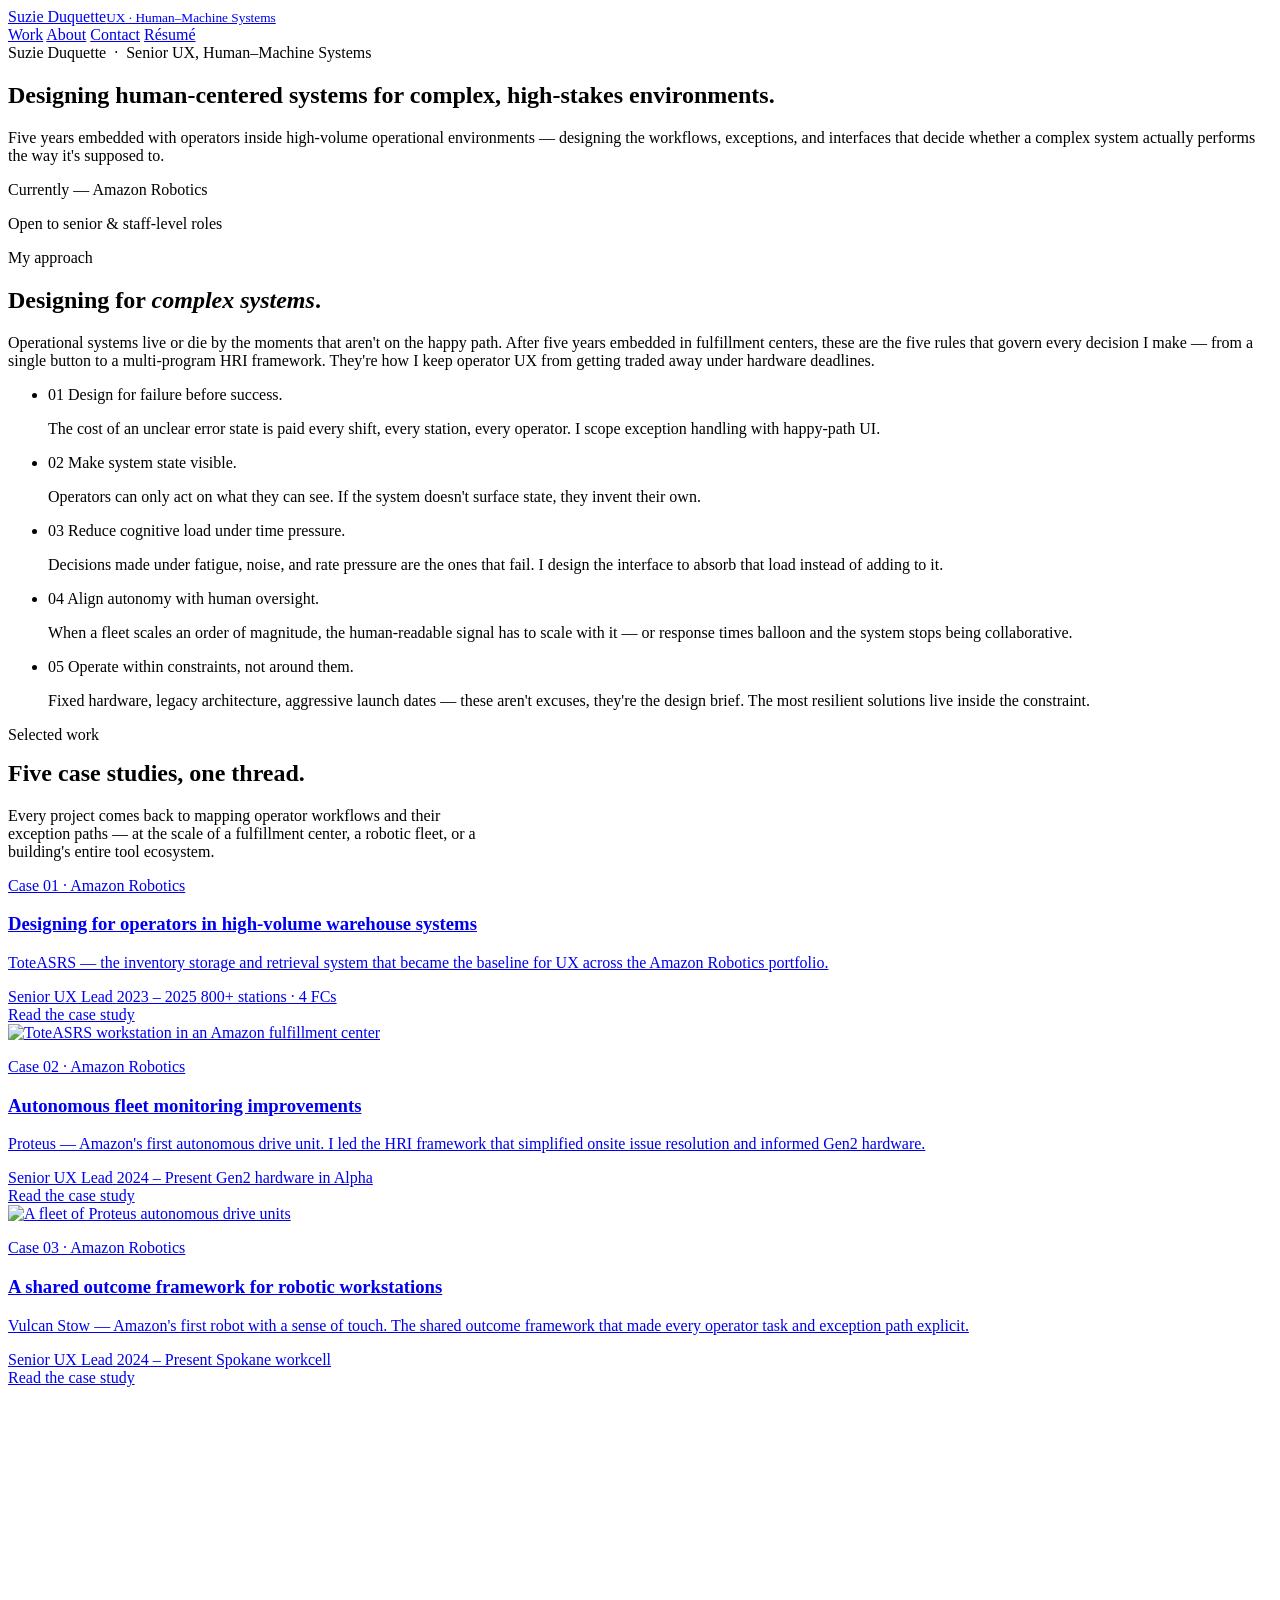
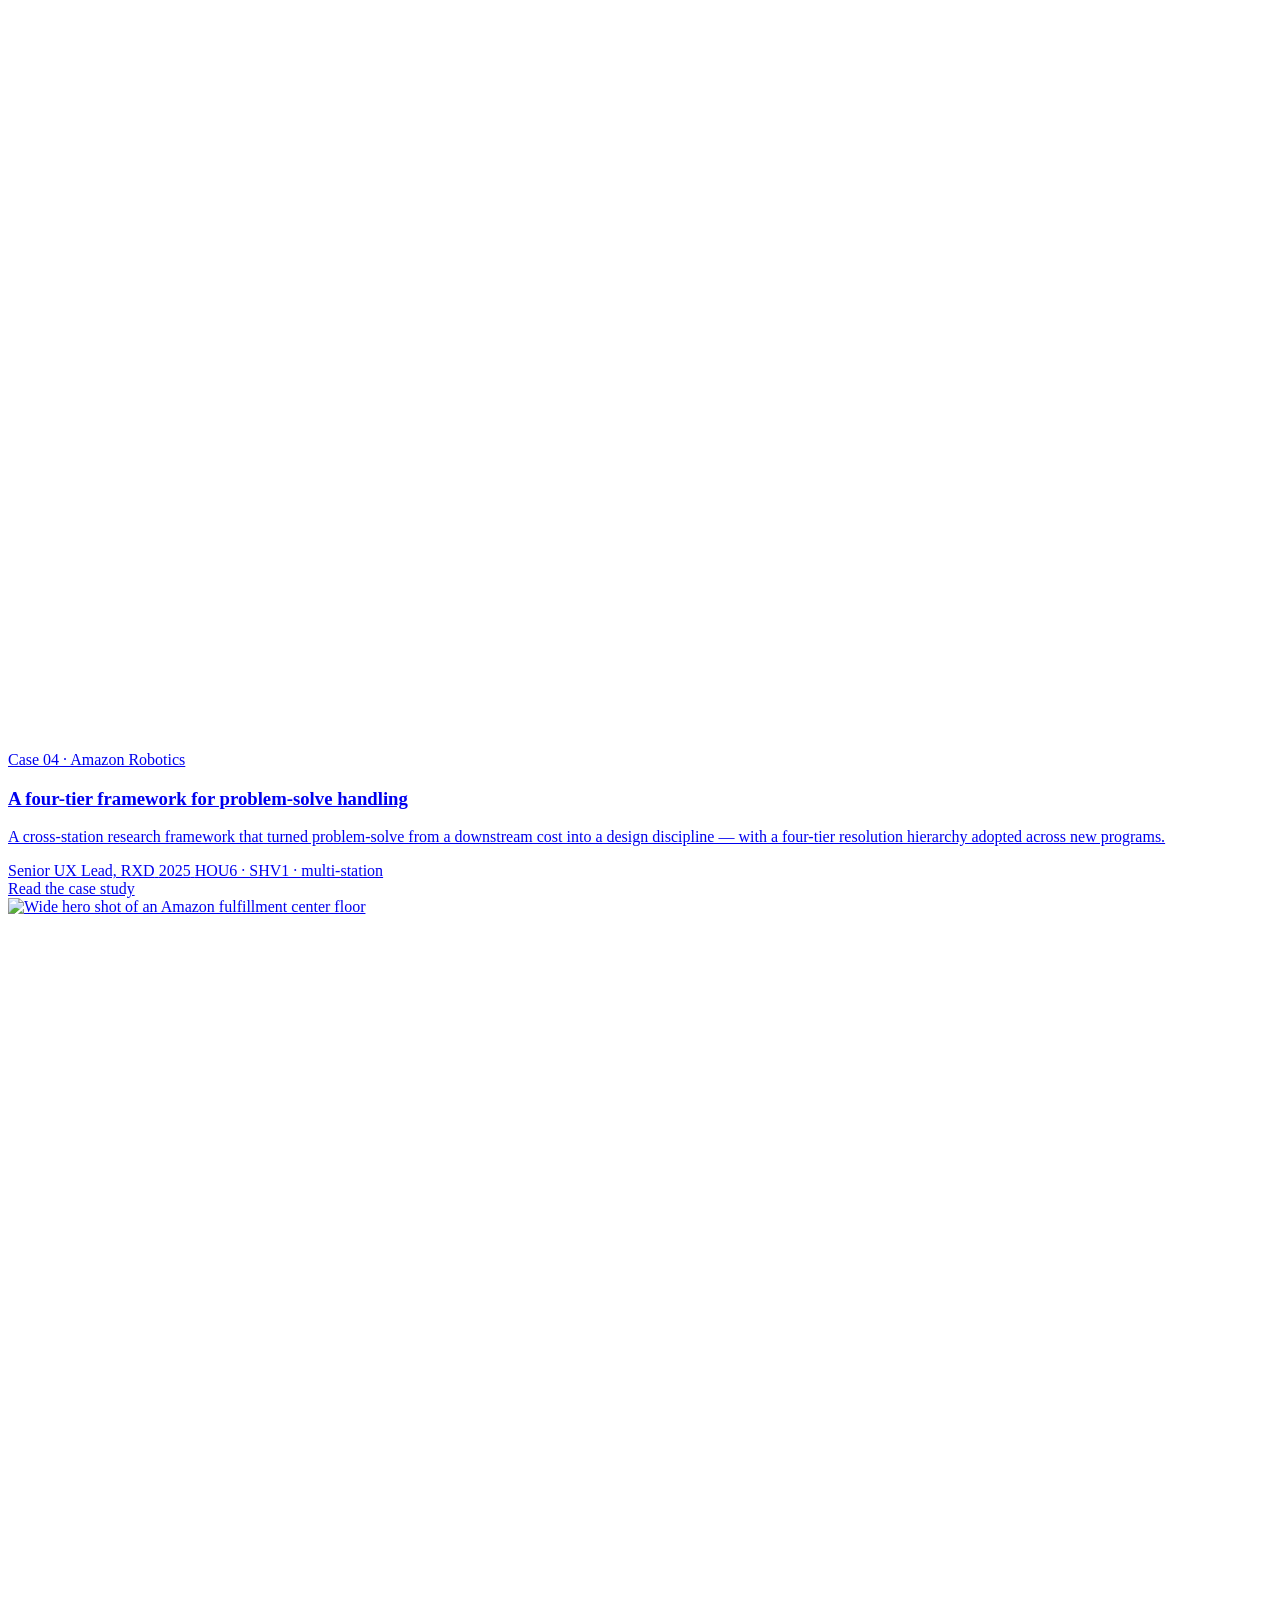
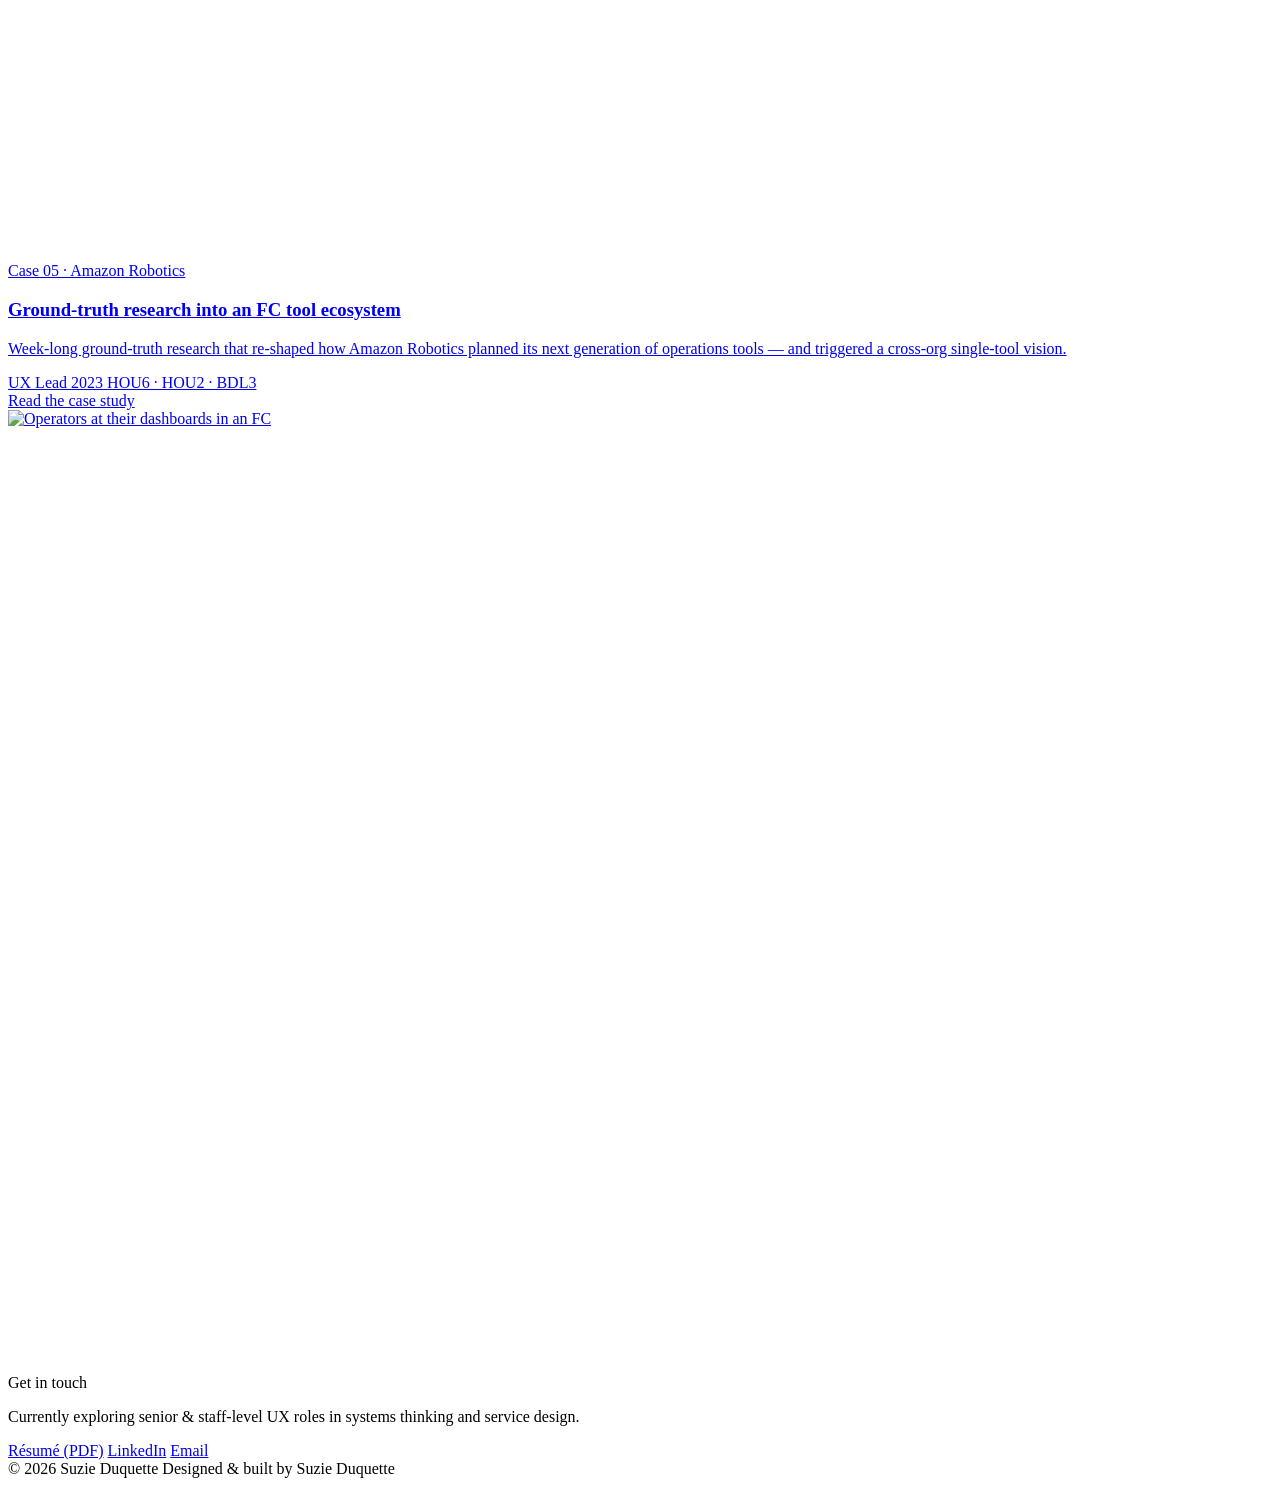
==== index.html @ d11333a6 "Add files via upload initial folder upload" ====
<!DOCTYPE html>
<html lang="en">
<head>
  <meta charset="UTF-8">
  <meta name="viewport" content="width=device-width, initial-scale=1.0">
  <title>Suzie Duquette — Senior UX Designer · Human–Machine Systems</title>
  <meta name="description" content="Suzie Duquette designs human-centered systems for complex, high-stakes environments.">
  <link rel="preconnect" href="https://fonts.googleapis.com">
  <link rel="preconnect" href="https://fonts.gstatic.com" crossorigin>
  <link rel="stylesheet" href="https://fonts.googleapis.com/css2?family=Fraunces:ital,opsz,wght@0,9..144,300..500;1,9..144,300..500&family=Inter:wght@400;500;600&display=swap">
  <link rel="stylesheet" href="assets/css/styles.css">
  <link rel="icon" href="data:image/svg+xml,%3Csvg xmlns='http://www.w3.org/2000/svg' viewBox='0 0 100 100'%3E%3Crect width='100' height='100' fill='%23F5F2EC'/%3E%3Ctext x='50' y='68' text-anchor='middle' font-family='Georgia, serif' font-size='62' fill='%23161616' font-style='italic'%3Es%3C/text%3E%3C/svg%3E">
</head>
<body>

<header class="nav">
  <div class="nav__inner">
    <a class="nav__brand" href="index.html">
      Suzie Duquette<small>UX · Human–Machine Systems</small>
    </a>
    <nav class="nav__links" aria-label="Primary">
      <a class="nav__link" href="index.html#work">Work</a>
      <a class="nav__link" href="about.html">About</a>
      <a class="nav__link" href="index.html#contact">Contact</a>
      <a class="btn btn--ghost" href="resume.pdf" target="_blank" rel="noopener">Résumé</a>
    </nav>
  </div>
</header>

<!-- =================== HERO =================== -->
<section class="hero">
  <div class="container">
    <div class="hero__intro reveal">
      <span class="hero__intro-mark" aria-hidden="true"></span>
      <span class="hero__intro-text">Suzie Duquette &nbsp;·&nbsp; Senior UX, Human–Machine Systems</span>
    </div>

    <h1 class="hero__statement reveal">
      Designing <span class="accent">human-centered</span> systems for complex, high-stakes environments.
    </h1>

    <div class="hero__lower">
      <div class="hero__lower-l reveal">
        <p>Five years embedded with operators inside high-volume operational environments — designing the workflows, exceptions, and interfaces that decide whether a complex system actually performs the way it's supposed to.</p>
      </div>
      <div class="hero__lower-r reveal">
        <p class="hero__role">Currently — Amazon Robotics</p>
        <span class="hero__avail">Open to senior &amp; staff-level roles</span>
      </div>
    </div>
  </div>
</section>

<!-- =================== PRINCIPLES (moved above work) =================== -->
<section class="principles" aria-label="Designing for complex systems">
  <div class="container">
    <div class="principles__intro reveal">
      <div>
        <p class="eyebrow" style="margin-bottom: var(--s-3);">My approach</p>
        <h2>Designing for <em>complex systems</em>.</h2>
      </div>
      <p class="lede">
        Operational systems live or die by the moments that aren't on the happy path. After five years embedded in fulfillment centers, these are the five rules that govern every decision I make — from a single button to a multi-program HRI framework. They're how I keep operator UX from getting traded away under hardware deadlines.
      </p>
    </div>

    <ul class="principles__grid">
      <li class="principles__item reveal">
        <span class="principles__num">01</span>
        <span class="principles__text">Design for failure before success.</span>
        <p class="principles__why">The cost of an unclear error state is paid every shift, every station, every operator. I scope exception handling with happy-path UI.</p>
      </li>
      <li class="principles__item reveal">
        <span class="principles__num">02</span>
        <span class="principles__text">Make system state visible.</span>
        <p class="principles__why">Operators can only act on what they can see. If the system doesn't surface state, they invent their own.</p>
      </li>
      <li class="principles__item reveal">
        <span class="principles__num">03</span>
        <span class="principles__text">Reduce cognitive load under time pressure.</span>
        <p class="principles__why">Decisions made under fatigue, noise, and rate pressure are the ones that fail. I design the interface to absorb that load instead of adding to it.</p>
      </li>
      <li class="principles__item reveal">
        <span class="principles__num">04</span>
        <span class="principles__text">Align autonomy with human oversight.</span>
        <p class="principles__why">When a fleet scales an order of magnitude, the human-readable signal has to scale with it — or response times balloon and the system stops being collaborative.</p>
      </li>
      <li class="principles__item reveal">
        <span class="principles__num">05</span>
        <span class="principles__text">Operate within constraints, not around them.</span>
        <p class="principles__why">Fixed hardware, legacy architecture, aggressive launch dates — these aren't excuses, they're the design brief. The most resilient solutions live inside the constraint.</p>
      </li>
    </ul>
  </div>
</section>

<!-- =================== WORK =================== -->
<section id="work" style="padding-top: var(--s-7);">
  <div class="container">
    <div class="work-header reveal">
      <div>
        <p class="eyebrow">Selected work</p>
        <h2 style="margin-top: var(--s-2);">Five case studies, one thread.</h2>
      </div>
      <p style="max-width: 30em; color: var(--ink-soft);">
        Every project comes back to mapping operator workflows and their exception paths — at the scale of a fulfillment center, a robotic fleet, or a building's entire tool ecosystem.
      </p>
    </div>

    <div class="work-list">

      <!-- Case Study 1 -->
      <a class="case-card reveal" href="tote-asrs.html" aria-label="Read the ToteASRS case study">
        <div>
          <p class="case-card__num">Case 01 · Amazon Robotics</p>
          <h3 class="case-card__title">Designing for operators in high-volume warehouse systems</h3>
          <p class="case-card__subtitle">ToteASRS — the inventory storage and retrieval system that became the baseline for UX across the Amazon Robotics portfolio.</p>
          <div class="case-card__meta">
            <span>Senior UX Lead</span>
            <span>2023 – 2025</span>
            <span>800+ stations · 4 FCs</span>
          </div>
          <span class="case-card__cta">Read the case study</span>
        </div>
        <div class="case-card__media">
          <img src="assets/images/v2/cs1/workstation-overhead.jpg" alt="ToteASRS workstation in an Amazon fulfillment center">
        </div>
      </a>

      <!-- Case Study 2 -->
      <a class="case-card reveal" href="proteus.html" aria-label="Read the Proteus case study">
        <div>
          <p class="case-card__num">Case 02 · Amazon Robotics</p>
          <h3 class="case-card__title">Autonomous fleet monitoring improvements</h3>
          <p class="case-card__subtitle">Proteus — Amazon's first autonomous drive unit. I led the HRI framework that simplified onsite issue resolution and informed Gen2 hardware.</p>
          <div class="case-card__meta">
            <span>Senior UX Lead</span>
            <span>2024 – Present</span>
            <span>Gen2 hardware in Alpha</span>
          </div>
          <span class="case-card__cta">Read the case study</span>
        </div>
        <div class="case-card__media">
          <img src="assets/images/v2/cs2/proteus-fleet.jpg" alt="A fleet of Proteus autonomous drive units">
        </div>
      </a>

      <!-- Case Study 3 -->
      <a class="case-card reveal" href="vulcan-stow.html" aria-label="Read the Vulcan Stow case study">
        <div>
          <p class="case-card__num">Case 03 · Amazon Robotics</p>
          <h3 class="case-card__title">A shared outcome framework for robotic workstations</h3>
          <p class="case-card__subtitle">Vulcan Stow — Amazon's first robot with a sense of touch. The shared outcome framework that made every operator task and exception path explicit.</p>
          <div class="case-card__meta">
            <span>Senior UX Lead</span>
            <span>2024 – Present</span>
            <span>Spokane workcell</span>
          </div>
          <span class="case-card__cta">Read the case study</span>
        </div>
        <div class="case-card__media">
          <video src="assets/images/v2/cs3/cover.mp4" autoplay muted loop playsinline preload="metadata" style="aspect-ratio: 4/3; width: 100%; object-fit: cover; display: block; background: var(--paper-deep);"></video>
        </div>
      </a>

      <!-- Case Study 4 -->
      <a class="case-card reveal" href="ps-handling.html" aria-label="Read the problem solve handling case study">
        <div>
          <p class="case-card__num">Case 04 · Amazon Robotics</p>
          <h3 class="case-card__title">A four-tier framework for problem-solve handling</h3>
          <p class="case-card__subtitle">A cross-station research framework that turned problem-solve from a downstream cost into a design discipline — with a four-tier resolution hierarchy adopted across new programs.</p>
          <div class="case-card__meta">
            <span>Senior UX Lead, RXD</span>
            <span>2025</span>
            <span>HOU6 · SHV1 · multi-station</span>
          </div>
          <span class="case-card__cta">Read the case study</span>
        </div>
        <div class="case-card__media">
          <img src="assets/images/v2/cs4/cs4-cover.jpeg" alt="Wide hero shot of an Amazon fulfillment center floor" style="aspect-ratio: 4/3; width: 100%; object-fit: cover; display: block;">
        </div>
      </a>

      <!-- Case Study 5 -->
      <a class="case-card reveal" href="ops-tools.html" aria-label="Read the operations tools case study">
        <div>
          <p class="case-card__num">Case 05 · Amazon Robotics</p>
          <h3 class="case-card__title">Ground-truth research into an FC tool ecosystem</h3>
          <p class="case-card__subtitle">Week-long ground-truth research that re-shaped how Amazon Robotics planned its next generation of operations tools — and triggered a cross-org single-tool vision.</p>
          <div class="case-card__meta">
            <span>UX Lead</span>
            <span>2023</span>
            <span>HOU6 · HOU2 · BDL3</span>
          </div>
          <span class="case-card__cta">Read the case study</span>
        </div>
        <div class="case-card__media">
          <img src="assets/images/v2/cs5/cs5-cover.jpeg" alt="Operators at their dashboards in an FC" style="aspect-ratio: 4/3; width: 100%; object-fit: cover; display: block;">
        </div>
      </a>

    </div>
  </div>
</section>

<!-- =================== CONTACT =================== -->
<section id="contact" class="contact">
  <div class="container">
    <div class="contact__inner">
      <div class="reveal">
        <p class="eyebrow" style="margin-bottom: var(--s-4);">Get in touch</p>
        <p class="contact__big">
          Currently exploring senior &amp; staff-level UX roles in <span class="accent-words">systems thinking</span> and <span class="accent-words">service design</span>.
        </p>
      </div>
      <div class="reveal contact__links">
        <a href="resume.pdf" target="_blank" rel="noopener">Résumé (PDF)</a>
        <a href="https://www.linkedin.com/in/susanneduquette/" target="_blank" rel="noopener">LinkedIn</a>
        <a href="mailto:susanneduquette@gmail.com">Email</a>
      </div>
    </div>
  </div>
  <div class="container" style="margin-top: var(--s-6);">
    <footer class="foot">
      <span>© <span class="serif-num">2026</span> Suzie Duquette</span>
      <span>Designed &amp; built by Suzie Duquette</span>
    </footer>
  </div>
</section>

<script src="assets/js/main.js"></script>
</body>
</html>
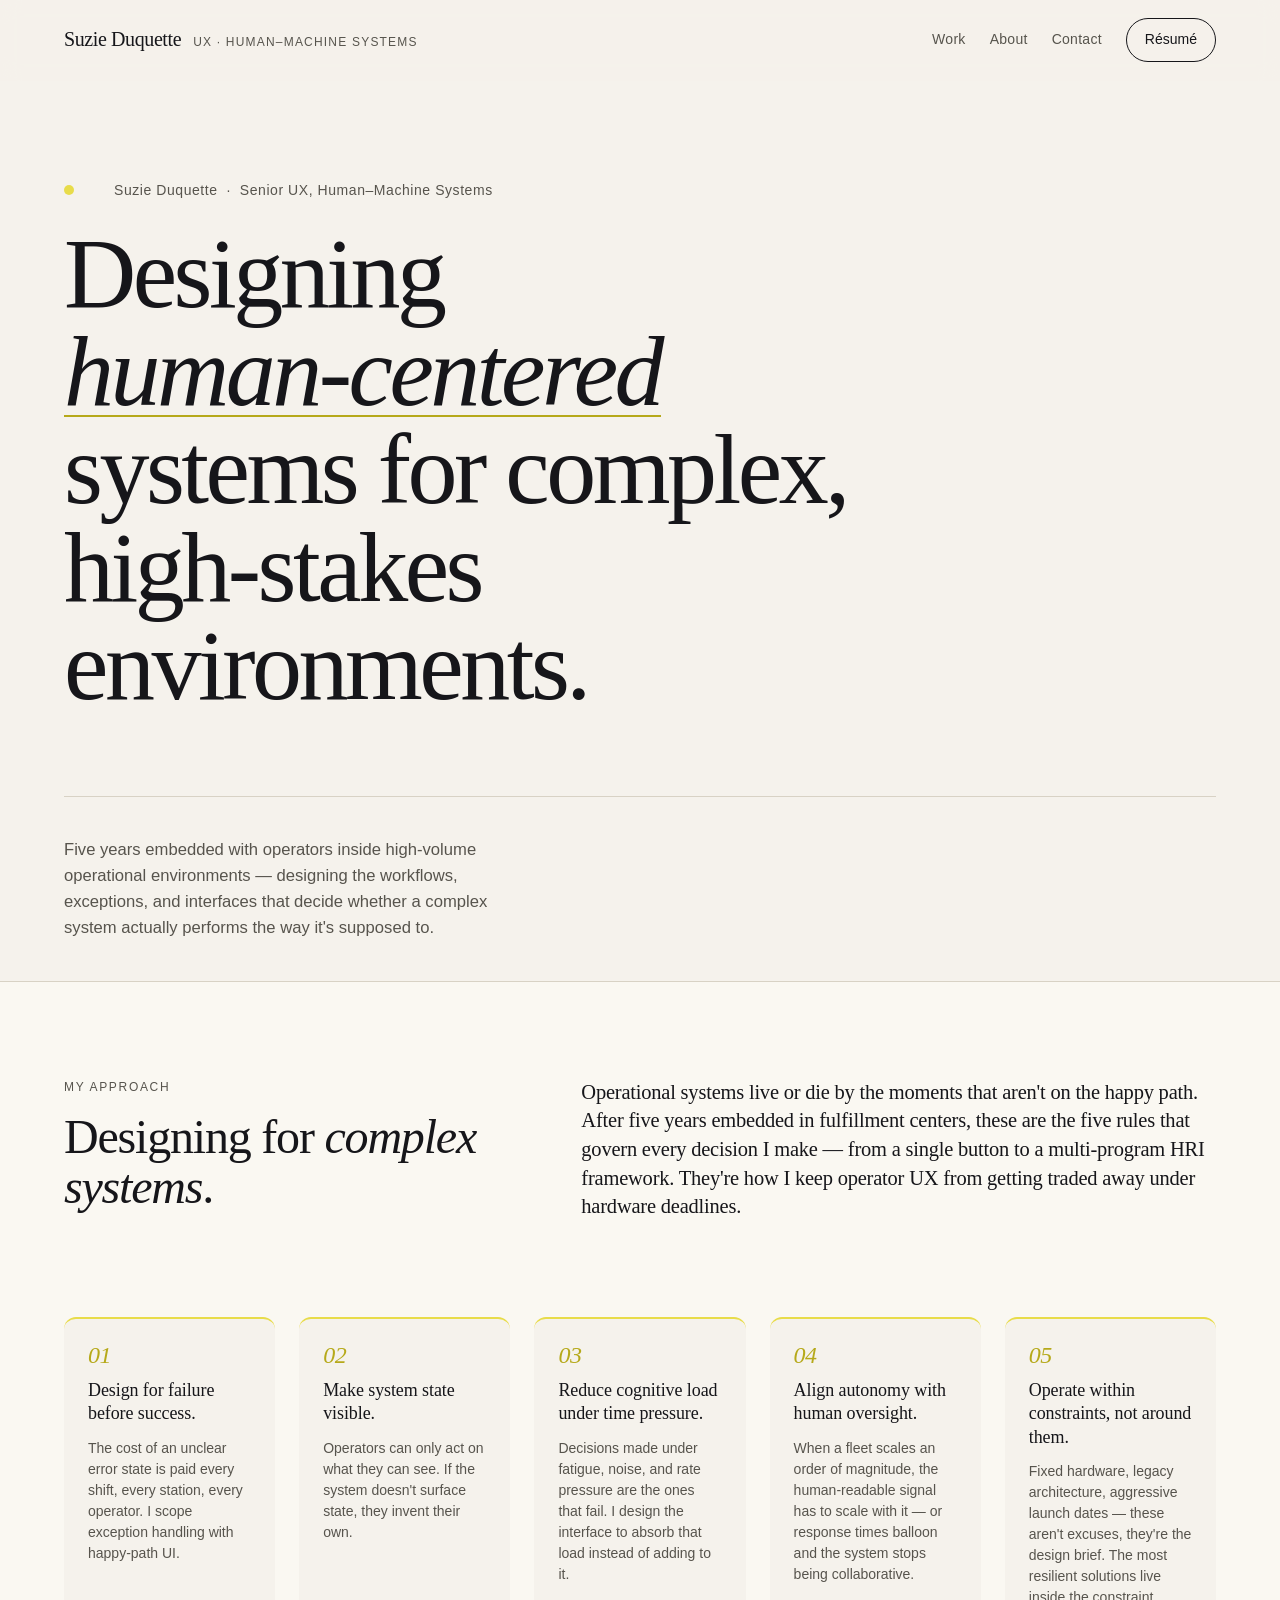
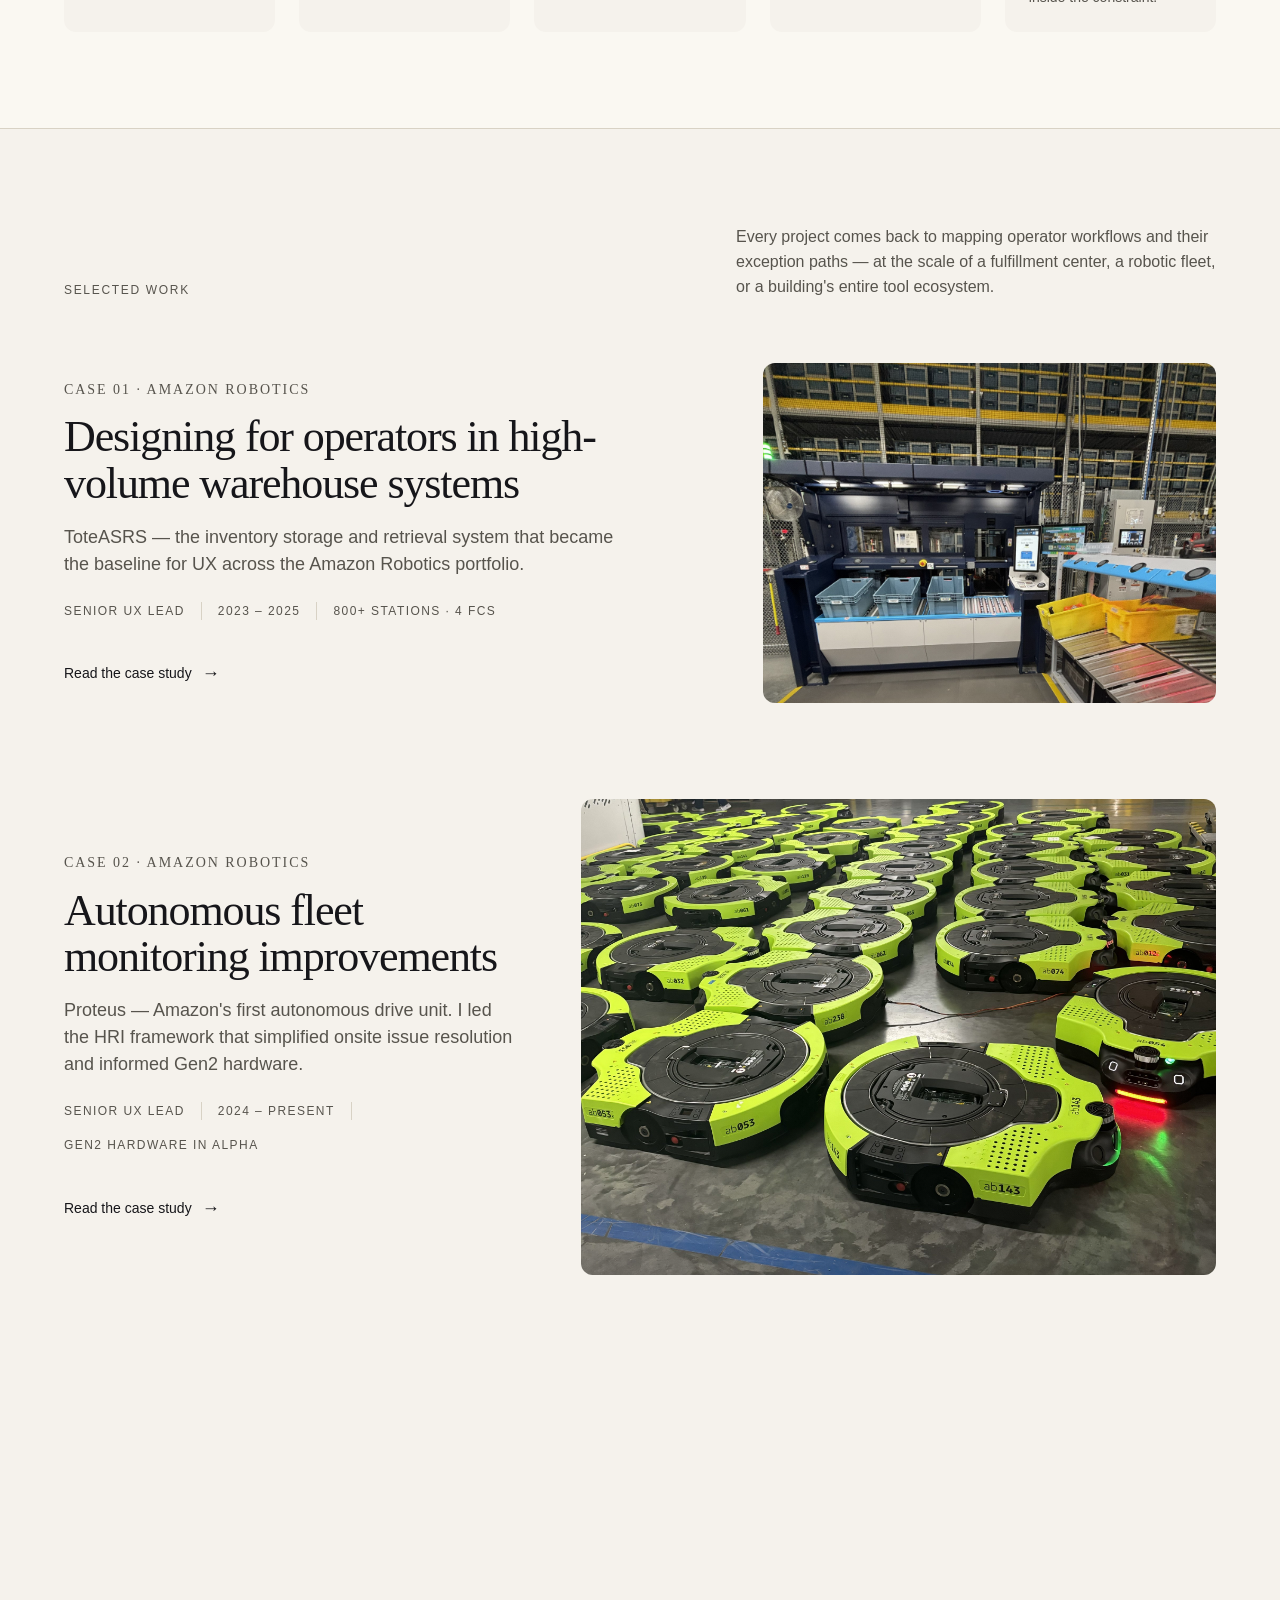
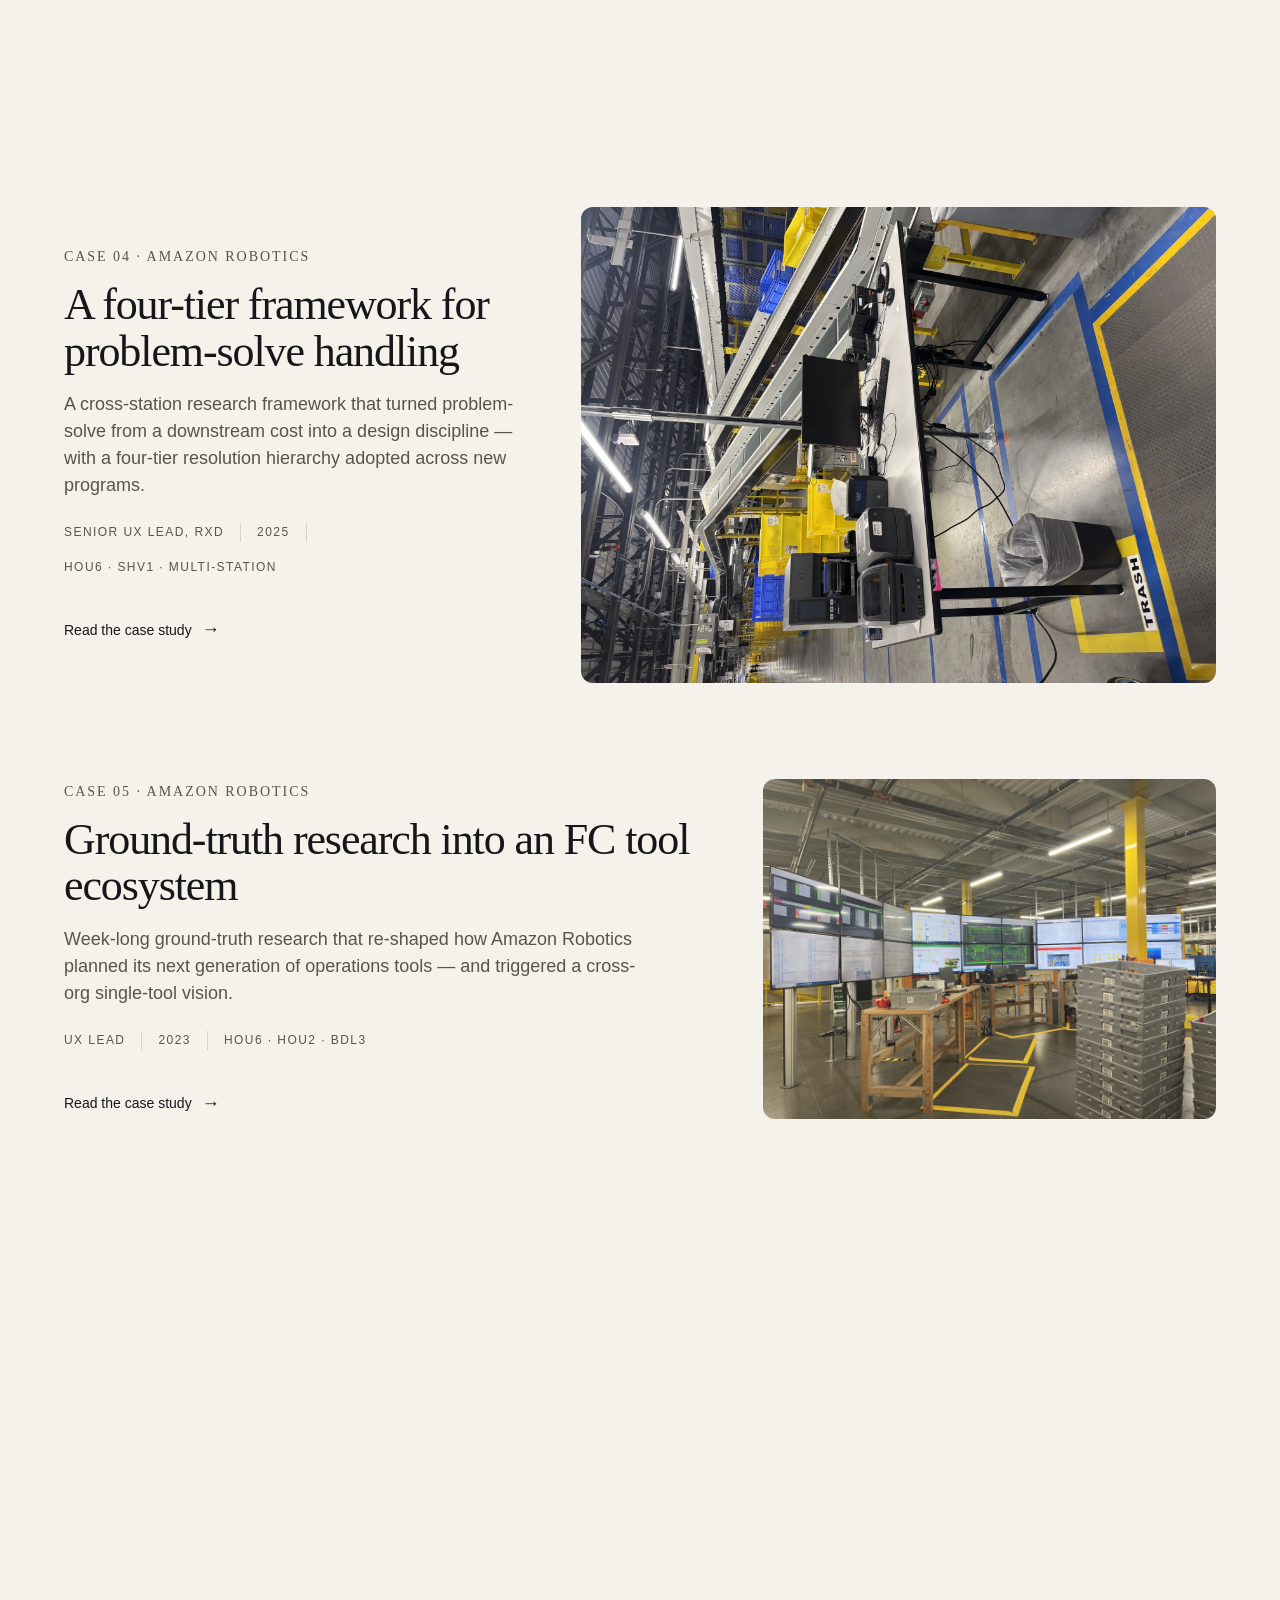
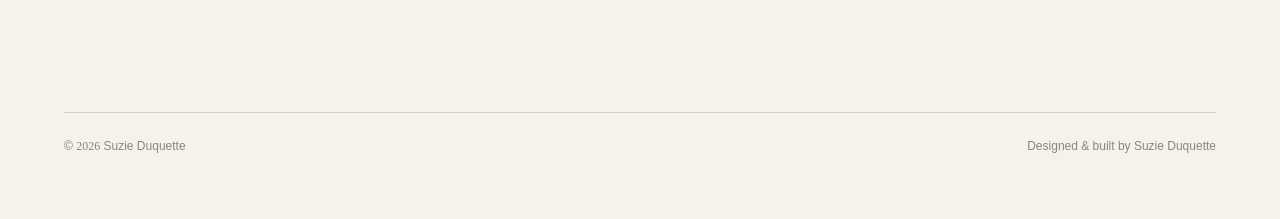
==== commit 79026c0c: "Add files via upload images fixed, less fluff, mobile fixed" ====
--- a/index.html
+++ b/index.html
@@ -43,10 +43,6 @@
       <div class="hero__lower-l reveal">
         <p>Five years embedded with operators inside high-volume operational environments — designing the workflows, exceptions, and interfaces that decide whether a complex system actually performs the way it's supposed to.</p>
       </div>
-      <div class="hero__lower-r reveal">
-        <p class="hero__role">Currently — Amazon Robotics</p>
-        <span class="hero__avail">Open to senior &amp; staff-level roles</span>
-      </div>
     </div>
   </div>
 </section>
@@ -100,7 +96,6 @@
     <div class="work-header reveal">
       <div>
         <p class="eyebrow">Selected work</p>
-        <h2 style="margin-top: var(--s-2);">Five case studies, one thread.</h2>
       </div>
       <p style="max-width: 30em; color: var(--ink-soft);">
         Every project comes back to mapping operator workflows and their exception paths — at the scale of a fulfillment center, a robotic fleet, or a building's entire tool ecosystem.
--- a/assets/css/styles.css
+++ b/assets/css/styles.css
@@ -0,0 +1,2006 @@
+/* =========================================================
+   Suzie Duquette · Portfolio
+   Editorial design system — Fraunces (display) + Inter (text)
+   ========================================================= */
+
+/* --- Tokens ------------------------------------------------ */
+:root {
+  /* Color */
+  --paper:        #F5F2EC;
+  --paper-pop:    #FAF8F2;
+  --paper-deep:   #ECE7DC;
+  --ink:          #16161A;
+  --ink-soft:     #57544D;
+  --ink-mute:     #8A867D;
+  --rule:         #D8D2C5;
+  --accent:       #E8DC4A;
+  --accent-soft:  #F5F07D;
+  --accent-deep:  #B6A91A;
+
+  /* Type */
+  --font-display: 'Fraunces', 'Times New Roman', Georgia, serif;
+  --font-sans:    'Inter', -apple-system, BlinkMacSystemFont, 'Segoe UI', sans-serif;
+
+  /* Scale (modular, 1.25 ratio) */
+  --fs-12:  0.75rem;
+  --fs-14:  0.875rem;
+  --fs-16:  1rem;
+  --fs-18:  1.125rem;
+  --fs-20:  1.25rem;
+  --fs-24:  1.5rem;
+  --fs-32:  2rem;
+  --fs-40:  2.5rem;
+  --fs-56:  3.5rem;
+  --fs-72:  4.5rem;
+  --fs-96:  6rem;
+
+  /* Space */
+  --s-1:  4px;
+  --s-2:  8px;
+  --s-3:  16px;
+  --s-4:  24px;
+  --s-5:  40px;
+  --s-6:  64px;
+  --s-7:  96px;
+  --s-8:  144px;
+  --s-9:  192px;
+
+  /* Layout */
+  --max:       1280px;
+  --max-text:  680px;
+  --max-wide:  1080px;
+  --gutter:    clamp(24px, 5vw, 64px);
+  --radius:    2px;
+  --radius-lg: 12px;
+
+  /* Motion */
+  --ease:      cubic-bezier(0.2, 0.7, 0.2, 1);
+  --dur:       400ms;
+}
+
+/* --- Reset (light) ----------------------------------------- */
+*, *::before, *::after { box-sizing: border-box; }
+html, body { margin: 0; padding: 0; }
+html { -webkit-text-size-adjust: 100%; scroll-behavior: smooth; }
+img, svg { display: block; max-width: 100%; }
+button { background: none; border: 0; padding: 0; cursor: pointer; font: inherit; color: inherit; }
+a { color: inherit; text-decoration: none; }
+ul, ol { padding-left: 0; margin: 0; list-style: none; }
+
+/* --- Base -------------------------------------------------- */
+body {
+  background: var(--paper);
+  color: var(--ink);
+  font-family: var(--font-sans);
+  font-size: var(--fs-16);
+  line-height: 1.55;
+  font-weight: 400;
+  -webkit-font-smoothing: antialiased;
+  -moz-osx-font-smoothing: grayscale;
+  text-rendering: optimizeLegibility;
+}
+
+::selection { background: var(--accent); color: var(--ink); }
+
+/* --- Typography ------------------------------------------- */
+.display, h1, h2, h3 {
+  font-family: var(--font-display);
+  font-weight: 400;
+  font-style: normal;
+  letter-spacing: -0.02em;
+  line-height: 1.05;
+  color: var(--ink);
+}
+
+h1 {
+  font-size: clamp(2.5rem, 6.5vw, 4.5rem);
+  font-weight: 350;
+  letter-spacing: -0.03em;
+  margin: 0;
+}
+
+h2 {
+  font-size: clamp(2rem, 4.4vw, 3rem);
+  font-weight: 400;
+  margin: 0;
+}
+
+h3 {
+  font-size: clamp(1.5rem, 2.6vw, 2rem);
+  font-weight: 400;
+  margin: 0;
+}
+
+h4 {
+  font-family: var(--font-sans);
+  font-size: var(--fs-14);
+  font-weight: 500;
+  letter-spacing: 0.10em;
+  text-transform: uppercase;
+  color: var(--ink-soft);
+  margin: 0;
+}
+
+p { margin: 0 0 1em 0; }
+p:last-child { margin-bottom: 0; }
+
+.lede {
+  font-family: var(--font-display);
+  font-size: clamp(1.375rem, 2.2vw, 1.75rem);
+  line-height: 1.4;
+  font-weight: 350;
+  color: var(--ink);
+  letter-spacing: -0.01em;
+}
+
+.eyebrow {
+  font-family: var(--font-sans);
+  font-size: var(--fs-12);
+  letter-spacing: 0.14em;
+  text-transform: uppercase;
+  font-weight: 500;
+  color: var(--ink-soft);
+}
+
+em, .italic { font-style: italic; }
+strong { font-weight: 600; color: var(--ink); }
+
+.serif-num {
+  font-family: var(--font-display);
+  font-feature-settings: 'tnum', 'lnum';
+}
+
+/* --- Layout helpers --------------------------------------- */
+.container {
+  max-width: var(--max);
+  margin: 0 auto;
+  padding-left: var(--gutter);
+  padding-right: var(--gutter);
+}
+
+.container-wide {
+  max-width: var(--max-wide);
+  margin: 0 auto;
+  padding-left: var(--gutter);
+  padding-right: var(--gutter);
+}
+
+.container-text {
+  max-width: var(--max-text);
+  margin: 0 auto;
+  padding-left: var(--gutter);
+  padding-right: var(--gutter);
+}
+
+section { padding-top: var(--s-7); padding-bottom: var(--s-7); }
+section + section { padding-top: 0; }
+
+.rule {
+  border: 0;
+  border-top: 1px solid var(--rule);
+  margin: var(--s-6) 0;
+}
+
+/* --- Nav --------------------------------------------------- */
+.nav {
+  position: sticky;
+  top: 0;
+  z-index: 50;
+  background: rgba(245, 242, 236, 0.86);
+  backdrop-filter: saturate(140%) blur(10px);
+  -webkit-backdrop-filter: saturate(140%) blur(10px);
+  border-bottom: 1px solid transparent;
+  transition: border-color var(--dur) var(--ease);
+}
+.nav.scrolled { border-bottom-color: var(--rule); }
+.nav__inner {
+  max-width: var(--max);
+  margin: 0 auto;
+  padding: 18px var(--gutter);
+  display: flex;
+  align-items: center;
+  justify-content: space-between;
+}
+.nav__brand {
+  font-family: var(--font-display);
+  font-size: var(--fs-20);
+  letter-spacing: -0.02em;
+  font-weight: 400;
+}
+.nav__brand small {
+  font-family: var(--font-sans);
+  font-size: var(--fs-12);
+  letter-spacing: 0.10em;
+  text-transform: uppercase;
+  color: var(--ink-soft);
+  margin-left: 12px;
+  font-weight: 500;
+}
+.nav__links {
+  display: flex;
+  gap: var(--s-4);
+  align-items: center;
+}
+.nav__link {
+  font-size: var(--fs-14);
+  font-weight: 500;
+  letter-spacing: 0.02em;
+  color: var(--ink-soft);
+  position: relative;
+  padding: 6px 0;
+  transition: color var(--dur) var(--ease);
+}
+.nav__link:hover { color: var(--ink); }
+.nav__link::after {
+  content: '';
+  position: absolute;
+  left: 0; right: 0; bottom: 0;
+  height: 1px;
+  background: var(--accent-deep);
+  transform: scaleX(0);
+  transform-origin: left;
+  transition: transform var(--dur) var(--ease);
+}
+.nav__link:hover::after, .nav__link.is-active::after { transform: scaleX(1); }
+
+.btn {
+  display: inline-flex;
+  align-items: center;
+  gap: 8px;
+  font-family: var(--font-sans);
+  font-size: var(--fs-14);
+  font-weight: 500;
+  padding: 10px 18px;
+  border-radius: 999px;
+  border: 1px solid var(--ink);
+  background: var(--ink);
+  color: var(--paper-pop);
+  transition: background var(--dur) var(--ease), color var(--dur) var(--ease), transform var(--dur) var(--ease);
+}
+.btn:hover { background: transparent; color: var(--ink); transform: translateY(-1px); }
+.btn--ghost {
+  background: transparent;
+  color: var(--ink);
+}
+.btn--ghost:hover { background: var(--ink); color: var(--paper-pop); }
+
+/* --- Hero (editorial, type-driven) ------------------------ */
+.hero {
+  padding-top: clamp(56px, 11vh, 120px);
+  padding-bottom: var(--s-5);
+  position: relative;
+}
+.hero__intro {
+  display: grid;
+  grid-template-columns: auto 1fr;
+  gap: var(--s-3) var(--s-5);
+  align-items: baseline;
+  margin-bottom: var(--s-4);
+}
+.hero__intro-mark {
+  width: 10px; height: 10px;
+  background: var(--accent);
+  border-radius: 50%;
+  animation: heroPulse 2.4s var(--ease) infinite;
+}
+@keyframes heroPulse {
+  0%, 100% { opacity: 1; transform: scale(1); }
+  50% { opacity: 0.5; transform: scale(0.85); }
+}
+.hero__intro-text {
+  font-size: var(--fs-14);
+  letter-spacing: 0.04em;
+  color: var(--ink-soft);
+}
+
+.hero__statement {
+  font-family: var(--font-display);
+  font-weight: 300;
+  font-size: clamp(2.5rem, 8vw, 6.25rem);
+  line-height: 0.98;
+  letter-spacing: -0.035em;
+  color: var(--ink);
+  max-width: 18ch;
+  margin: 0;
+}
+.hero__statement em {
+  font-style: italic;
+  font-weight: 350;
+}
+.hero__statement .accent {
+  display: inline-block;
+  position: relative;
+  font-style: italic;
+  background-image: linear-gradient(to right, var(--accent-deep), var(--accent-deep));
+  background-size: 100% 2px;
+  background-repeat: no-repeat;
+  background-position: 0 95%;
+  transition: background-size 600ms var(--ease);
+  cursor: default;
+}
+.hero__statement .accent:hover {
+  background-image: linear-gradient(to right, var(--accent), var(--accent));
+  background-size: 100% 32%;
+}
+
+.hero__lower {
+  margin-top: clamp(var(--s-6), 9vh, var(--s-7));
+  display: grid;
+  grid-template-columns: 5fr 7fr;
+  gap: var(--s-6);
+  align-items: end;
+  padding-top: var(--s-5);
+  border-top: 1px solid var(--rule);
+}
+.hero__lower-l p {
+  font-size: clamp(1rem, 1.3vw, 1.125rem);
+  color: var(--ink-soft);
+  line-height: 1.55;
+  max-width: 30em;
+  margin: 0;
+}
+.hero__lower-r {
+  display: flex;
+  flex-direction: column;
+  gap: var(--s-3);
+  align-items: end;
+  text-align: right;
+}
+.hero__lower-r .eyebrow { color: var(--ink-mute); }
+.hero__role {
+  font-family: var(--font-display);
+  font-size: clamp(1.125rem, 1.5vw, 1.25rem);
+  font-style: italic;
+  font-weight: 400;
+  color: var(--ink);
+}
+.hero__avail {
+  font-size: var(--fs-14);
+  color: var(--ink);
+  display: inline-flex;
+  align-items: center;
+  gap: 8px;
+}
+.hero__avail::before {
+  content: '';
+  width: 8px; height: 8px;
+  background: #2A8C5F;
+  border-radius: 50%;
+}
+
+.marquee {
+  margin-top: var(--s-5);
+  border-top: 1px solid var(--rule);
+  border-bottom: 1px solid var(--rule);
+  overflow: hidden;
+  background: var(--paper);
+}
+.marquee__track {
+  display: flex;
+  gap: var(--s-7);
+  padding: var(--s-3) 0;
+  animation: marquee 42s linear infinite;
+  width: max-content;
+}
+.marquee__item {
+  display: inline-flex;
+  align-items: center;
+  gap: var(--s-3);
+  font-family: var(--font-display);
+  font-size: clamp(1.125rem, 1.6vw, 1.5rem);
+  font-weight: 350;
+  letter-spacing: -0.01em;
+  color: var(--ink);
+  white-space: nowrap;
+}
+.marquee__item em {
+  font-style: italic;
+  color: var(--accent-deep);
+  font-weight: 400;
+}
+.marquee__dot {
+  width: 5px; height: 5px;
+  background: var(--ink-mute);
+  border-radius: 50%;
+  flex-shrink: 0;
+}
+@keyframes marquee {
+  from { transform: translateX(0); }
+  to { transform: translateX(-50%); }
+}
+
+/* Hero — legacy fallback rules removed; the .hero__grid and .hero__image-wrap
+   classes are kept undefined intentionally so old markup degrades to text. */
+
+/* --- Principles section (expanded, on the landing) -------- */
+.principles {
+  padding: var(--s-7) 0;
+  background: var(--paper-pop);
+  border-top: 1px solid var(--rule);
+  border-bottom: 1px solid var(--rule);
+}
+.principles__intro {
+  display: grid;
+  grid-template-columns: 5fr 7fr;
+  gap: var(--s-6);
+  margin-bottom: var(--s-7);
+  align-items: start;
+}
+.principles__intro h2 {
+  font-size: clamp(2rem, 4vw, 3rem);
+  letter-spacing: -0.025em;
+}
+.principles__intro h2 em {
+  font-style: italic;
+  font-weight: 350;
+}
+.principles__intro .lede {
+  font-size: clamp(1.125rem, 1.6vw, 1.375rem);
+}
+.principles__grid {
+  display: grid;
+  grid-template-columns: repeat(5, 1fr);
+  gap: var(--s-4);
+}
+.principles__item {
+  display: flex;
+  flex-direction: column;
+  gap: 12px;
+  padding: var(--s-4);
+  background: var(--paper);
+  border-radius: var(--radius-lg);
+  border-top: 2px solid var(--accent);
+}
+.principles__num {
+  font-family: var(--font-display);
+  font-size: var(--fs-24);
+  font-weight: 350;
+  font-style: italic;
+  color: var(--accent-deep);
+  letter-spacing: -0.02em;
+  line-height: 1;
+}
+.principles__text {
+  font-family: var(--font-display);
+  font-size: var(--fs-18);
+  font-weight: 350;
+  color: var(--ink);
+  line-height: 1.3;
+  letter-spacing: -0.005em;
+}
+.principles__why {
+  font-size: var(--fs-14);
+  color: var(--ink-soft);
+  line-height: 1.5;
+}
+
+/* --- Work / case study cards ------------------------------ */
+.work-header {
+  display: flex;
+  justify-content: space-between;
+  align-items: end;
+  gap: var(--s-4);
+  margin-bottom: var(--s-6);
+}
+.work-list {
+  display: flex;
+  flex-direction: column;
+  gap: var(--s-7);
+}
+
+.case-card {
+  display: grid;
+  grid-template-columns: 7fr 5fr;
+  gap: var(--s-6);
+  align-items: center;
+}
+.case-card:nth-child(even) { grid-template-columns: 5fr 7fr; }
+.case-card:nth-child(even) .case-card__media { order: 2; }
+
+.case-card__media {
+  position: relative;
+  border-radius: var(--radius-lg);
+  overflow: hidden;
+  aspect-ratio: 4 / 3;
+  background: var(--paper-deep);
+}
+.case-card__media img {
+  width: 100%; height: 100%; object-fit: cover;
+  transition: transform 800ms var(--ease);
+}
+.case-card:hover .case-card__media img { transform: scale(1.04); }
+.case-card__media::after {
+  content: '';
+  position: absolute;
+  inset: 0;
+  background: linear-gradient(180deg, transparent 60%, rgba(22,22,26,0.15) 100%);
+  pointer-events: none;
+}
+
+.case-card__num {
+  font-family: var(--font-display);
+  font-size: var(--fs-14);
+  letter-spacing: 0.14em;
+  color: var(--ink-soft);
+  text-transform: uppercase;
+}
+.case-card__title {
+  font-size: clamp(2rem, 3.6vw, 2.75rem);
+  font-weight: 400;
+  margin-top: 10px;
+  letter-spacing: -0.025em;
+  line-height: 1.06;
+}
+.case-card__subtitle {
+  margin-top: var(--s-3);
+  font-size: var(--fs-18);
+  color: var(--ink-soft);
+  line-height: 1.5;
+  max-width: 32em;
+}
+.case-card__meta {
+  margin-top: var(--s-4);
+  display: flex;
+  flex-wrap: wrap;
+  gap: var(--s-3);
+  font-size: var(--fs-12);
+  letter-spacing: 0.12em;
+  text-transform: uppercase;
+  color: var(--ink-soft);
+}
+.case-card__meta span { padding-right: var(--s-3); border-right: 1px solid var(--rule); }
+.case-card__meta span:last-child { border-right: 0; padding-right: 0; }
+
+.case-card__cta {
+  margin-top: var(--s-5);
+  display: inline-flex;
+  align-items: center;
+  gap: 10px;
+  font-family: var(--font-sans);
+  font-size: var(--fs-14);
+  font-weight: 500;
+  color: var(--ink);
+  position: relative;
+}
+.case-card__cta::after {
+  content: '→';
+  font-family: var(--font-display);
+  font-size: var(--fs-18);
+  transition: transform var(--dur) var(--ease);
+}
+.case-card:hover .case-card__cta::after { transform: translateX(6px); }
+
+/* --- About / Stats ---------------------------------------- */
+.split {
+  display: grid;
+  grid-template-columns: 5fr 7fr;
+  gap: var(--s-6);
+}
+.split__label { padding-top: 6px; }
+
+.stats {
+  display: grid;
+  grid-template-columns: repeat(4, 1fr);
+  gap: var(--s-5);
+  padding: var(--s-5) 0;
+  border-top: 1px solid var(--rule);
+  border-bottom: 1px solid var(--rule);
+}
+.stat__num {
+  font-family: var(--font-display);
+  font-size: clamp(2.5rem, 5vw, 3.5rem);
+  font-weight: 350;
+  letter-spacing: -0.03em;
+  line-height: 1;
+  color: var(--ink);
+}
+.stat__num em { font-style: italic; color: var(--accent-deep); }
+.stat__label {
+  margin-top: var(--s-2);
+  font-size: var(--fs-14);
+  color: var(--ink-soft);
+  line-height: 1.4;
+}
+
+/* --- Contact / Footer ------------------------------------- */
+.contact {
+  padding: var(--s-7) 0 var(--s-5);
+}
+.contact__inner {
+  display: grid;
+  grid-template-columns: 3fr 1fr;
+  gap: var(--s-6);
+  align-items: end;
+}
+.contact__big {
+  font-size: clamp(2.5rem, 6vw, 4.5rem);
+  font-weight: 350;
+  line-height: 1.02;
+  letter-spacing: -0.035em;
+}
+.contact__big a {
+  color: var(--ink);
+}
+.contact__big .accent-words {
+  position: relative;
+  display: inline-block;
+  background-image: linear-gradient(to right, var(--accent-deep), var(--accent-deep));
+  background-size: 100% 1px;
+  background-repeat: no-repeat;
+  background-position: 0 92%;
+  transition: background-size var(--dur) var(--ease);
+  cursor: default;
+}
+.contact__big .accent-words:hover {
+  background-image: linear-gradient(to right, var(--accent), var(--accent));
+  background-size: 100% 30%;
+}
+
+.contact__links {
+  display: flex;
+  flex-direction: column;
+  gap: var(--s-2);
+  font-size: var(--fs-16);
+  color: var(--ink-soft);
+}
+.contact__links a {
+  display: inline-flex; gap: 8px; align-items: center;
+  color: var(--ink);
+  padding: 6px 0;
+  border-bottom: 1px solid transparent;
+  width: fit-content;
+  transition: border-color var(--dur) var(--ease);
+}
+.contact__links a:hover { border-bottom-color: var(--accent-deep); }
+.contact__links a::after { content: '→'; font-family: var(--font-display); font-size: var(--fs-16); }
+
+footer.foot {
+  border-top: 1px solid var(--rule);
+  padding: var(--s-4) 0;
+  font-size: var(--fs-12);
+  color: var(--ink-mute);
+  display: flex;
+  flex-direction: row;
+  justify-content: space-between;
+  gap: var(--s-3);
+}
+
+/* =========================================================
+   ABOUT PAGE
+   ========================================================= */
+.about-hero {
+  padding-top: clamp(72px, 12vh, 140px);
+  padding-bottom: var(--s-6);
+}
+.about-hero__grid {
+  display: grid;
+  grid-template-columns: 7fr 5fr;
+  gap: clamp(var(--s-5), 6vw, var(--s-7));
+  align-items: end;
+}
+.about-hero__title {
+  font-size: clamp(2.5rem, 6vw, 4.5rem);
+  font-weight: 320;
+  letter-spacing: -0.03em;
+  line-height: 1.02;
+  max-width: 14ch;
+}
+.about-hero__title em { font-style: italic; }
+.about-hero__lede { margin-top: var(--s-5); max-width: 32em; }
+.about-hero__portrait {
+  border-radius: var(--radius-lg);
+  overflow: hidden;
+  aspect-ratio: 3 / 4;
+  background: var(--paper-deep);
+}
+.about-hero__portrait img { width: 100%; height: 100%; object-fit: cover; }
+.about-hero__caption {
+  margin-top: 14px;
+  font-size: var(--fs-12);
+  letter-spacing: 0.04em;
+  color: var(--ink-soft);
+  font-style: italic;
+  font-family: var(--font-display);
+}
+
+.about-bio {
+  padding: var(--s-7) 0;
+}
+.about-bio__grid {
+  display: grid;
+  grid-template-columns: 4fr 8fr;
+  gap: var(--s-6);
+}
+.about-bio__body p {
+  font-family: var(--font-display);
+  font-size: clamp(1.125rem, 1.6vw, 1.375rem);
+  line-height: 1.45;
+  font-weight: 350;
+  color: var(--ink);
+  letter-spacing: -0.005em;
+}
+.about-bio__body p + p { margin-top: 1em; }
+
+@media (max-width: 1024px) {
+  .about-hero__grid { grid-template-columns: 1fr; }
+  .about-hero__portrait { order: -1; max-width: 480px; }
+  .about-bio__grid { grid-template-columns: 1fr; }
+  .principles__intro { grid-template-columns: 1fr; gap: var(--s-4); }
+}
+
+/* Capability cards (About page) */
+.capabilities {
+  display: grid;
+  grid-template-columns: repeat(2, 1fr);
+  gap: var(--s-3);
+}
+.capabilities__card {
+  background: var(--paper-pop);
+  border-radius: var(--radius-lg);
+  padding: var(--s-4);
+  display: flex;
+  flex-direction: column;
+  gap: 10px;
+  border-top: 2px solid var(--accent);
+}
+.capabilities__num {
+  font-family: var(--font-display);
+  font-style: italic;
+  font-size: var(--fs-18);
+  color: var(--accent-deep);
+  font-weight: 400;
+  line-height: 1;
+}
+.capabilities__title {
+  font-family: var(--font-sans);
+  font-size: var(--fs-16);
+  font-weight: 500;
+  letter-spacing: 0;
+  text-transform: none;
+  color: var(--ink);
+  margin: 0;
+  line-height: 1.3;
+}
+.capabilities__desc {
+  font-size: var(--fs-14);
+  color: var(--ink-soft);
+  line-height: 1.5;
+  margin: 0;
+}
+
+/* Process list (About page) */
+.process-list {
+  display: flex;
+  flex-direction: column;
+  gap: var(--s-4);
+  margin: 0;
+}
+.process-list__step {
+  display: grid;
+  grid-template-columns: 56px 1fr;
+  gap: var(--s-4);
+  padding-bottom: var(--s-4);
+  border-bottom: 1px solid var(--rule);
+  align-items: start;
+}
+.process-list__step:last-child { border-bottom: 0; padding-bottom: 0; }
+.process-list__num {
+  font-family: var(--font-display);
+  font-style: italic;
+  font-size: var(--fs-32);
+  font-weight: 350;
+  color: var(--accent-deep);
+  line-height: 1;
+  letter-spacing: -0.02em;
+}
+.process-list__title {
+  font-family: var(--font-display);
+  font-size: var(--fs-20);
+  font-weight: 400;
+  letter-spacing: -0.01em;
+  color: var(--ink);
+  margin: 0 0 6px 0;
+  line-height: 1.2;
+}
+.process-list__desc {
+  font-size: var(--fs-14);
+  color: var(--ink-soft);
+  line-height: 1.6;
+  margin: 0;
+}
+
+@media (max-width: 800px) {
+  .capabilities { grid-template-columns: 1fr; }
+}
+
+/* =========================================================
+   CASE STUDY DETAIL PAGE
+   ========================================================= */
+.cs-hero {
+  padding-top: clamp(48px, 8vh, 96px);
+}
+.cs-hero__meta {
+  display: flex;
+  gap: var(--s-5);
+  font-size: var(--fs-12);
+  letter-spacing: 0.14em;
+  text-transform: uppercase;
+  color: var(--ink-soft);
+  margin-bottom: var(--s-4);
+}
+.cs-hero__meta div span { display: block; color: var(--ink); font-family: var(--font-sans); font-weight: 500; letter-spacing: 0.04em; text-transform: none; font-size: var(--fs-14); margin-top: 4px; }
+
+.cs-hero__title {
+  font-size: clamp(2.5rem, 6.5vw, 4.75rem);
+  font-weight: 320;
+  letter-spacing: -0.03em;
+  line-height: 1.02;
+  max-width: 14ch;
+}
+.cs-hero__lede {
+  margin-top: var(--s-5);
+  max-width: 40em;
+}
+.cs-hero__cover {
+  margin-top: var(--s-6);
+  border-radius: var(--radius-lg);
+  overflow: hidden;
+  aspect-ratio: 16 / 9;
+  background: var(--paper-deep);
+}
+.cs-hero__cover img { width: 100%; height: 100%; object-fit: cover; }
+
+.cs-summary {
+  display: grid;
+  grid-template-columns: repeat(4, 1fr);
+  gap: var(--s-4);
+  padding: var(--s-5) 0;
+  border-top: 1px solid var(--rule);
+  border-bottom: 1px solid var(--rule);
+}
+.cs-summary > div h4 { margin-bottom: 8px; }
+.cs-summary > div p { font-size: var(--fs-14); color: var(--ink); margin: 0; }
+
+.section-head {
+  display: grid;
+  grid-template-columns: 4fr 8fr;
+  gap: var(--s-5);
+  margin-bottom: var(--s-5);
+  align-items: start;
+}
+.section-head h2 {
+  font-size: clamp(2rem, 3.6vw, 2.75rem);
+}
+.section-head p { font-size: var(--fs-18); color: var(--ink-soft); }
+
+.three-col {
+  display: grid;
+  grid-template-columns: repeat(3, 1fr);
+  gap: var(--s-5);
+  margin: var(--s-5) 0;
+}
+.three-col__item h4 { margin-bottom: 12px; }
+.three-col__item p { font-size: var(--fs-14); color: var(--ink); }
+
+.bullets {
+  display: flex;
+  flex-direction: column;
+  gap: var(--s-3);
+  margin: var(--s-5) 0;
+}
+.bullets li {
+  display: grid;
+  grid-template-columns: 32px 1fr;
+  gap: var(--s-3);
+  align-items: baseline;
+  font-size: var(--fs-18);
+  color: var(--ink);
+  padding-bottom: var(--s-3);
+  border-bottom: 1px solid var(--rule);
+  line-height: 1.45;
+}
+.bullets li::before {
+  content: attr(data-num);
+  font-family: var(--font-display);
+  font-size: var(--fs-14);
+  color: var(--accent-deep);
+  letter-spacing: 0.1em;
+  text-transform: uppercase;
+}
+.bullets--x li::before { content: '✕'; color: var(--accent-deep); font-size: var(--fs-16); font-family: var(--font-sans); }
+.bullets--num { counter-reset: bnum; }
+.bullets--num li { counter-increment: bnum; }
+.bullets--num li::before { content: counter(bnum, decimal-leading-zero); }
+
+.figure {
+  margin: var(--s-6) 0;
+}
+.figure img {
+  width: 100%;
+  border-radius: var(--radius-lg);
+  background: var(--paper-pop);
+}
+.figure figcaption {
+  margin-top: var(--s-3);
+  font-size: var(--fs-14);
+  color: var(--ink-soft);
+  max-width: 50em;
+}
+
+.callout {
+  margin: var(--s-6) 0;
+  padding: var(--s-5);
+  background: var(--paper-pop);
+  border-radius: var(--radius-lg);
+  display: grid;
+  grid-template-columns: 1fr 3fr;
+  gap: var(--s-5);
+  align-items: start;
+}
+.callout h4 { color: var(--accent-deep); }
+.callout p { font-family: var(--font-display); font-size: var(--fs-24); font-weight: 350; line-height: 1.3; letter-spacing: -0.015em; }
+
+.impact-grid {
+  display: grid;
+  grid-template-columns: repeat(4, 1fr);
+  gap: var(--s-4);
+  margin: var(--s-5) 0;
+}
+.impact-card {
+  padding: var(--s-5) var(--s-4);
+  border: 1px solid var(--rule);
+  border-radius: var(--radius-lg);
+  background: var(--paper-pop);
+}
+.impact-card__num {
+  font-family: var(--font-display);
+  font-size: clamp(2.25rem, 4vw, 3rem);
+  font-weight: 350;
+  letter-spacing: -0.03em;
+  line-height: 1;
+}
+.impact-card__num em { font-style: italic; color: var(--accent-deep); }
+.impact-card__label {
+  margin-top: 12px;
+  font-size: var(--fs-14);
+  color: var(--ink-soft);
+  line-height: 1.4;
+}
+
+.next-cs {
+  border-top: 1px solid var(--rule);
+  padding: var(--s-6) 0 var(--s-7);
+  margin-top: var(--s-6);
+}
+.next-cs__row {
+  display: flex;
+  justify-content: space-between;
+  align-items: center;
+  gap: var(--s-4);
+}
+.next-cs__row .eyebrow { display: block; margin-bottom: 6px; }
+.next-cs__title {
+  font-family: var(--font-display);
+  font-size: clamp(1.5rem, 3vw, 2.25rem);
+  font-weight: 400;
+  letter-spacing: -0.02em;
+  line-height: 1.1;
+}
+.next-cs__row a:hover .next-cs__title { color: var(--accent-deep); }
+
+/* =========================================================
+   NATIVE DIAGRAMS (re-built from PDF visuals in site styling)
+   ========================================================= */
+
+/* Flow — horizontal chip flow with branches */
+.flow {
+  display: grid;
+  grid-template-columns: 1fr;
+  gap: var(--s-3);
+  margin: var(--s-5) 0;
+}
+.flow__row {
+  display: flex;
+  align-items: center;
+  gap: 12px;
+  flex-wrap: wrap;
+}
+.flow__chip {
+  background: var(--ink);
+  color: var(--paper-pop);
+  padding: 12px 18px;
+  border-radius: 999px;
+  font-size: var(--fs-14);
+  font-weight: 500;
+  letter-spacing: 0.01em;
+  white-space: nowrap;
+  display: inline-flex;
+  align-items: center;
+  gap: 8px;
+}
+.flow__chip--num::before {
+  content: attr(data-num);
+  color: var(--accent);
+  font-family: var(--font-display);
+  font-style: italic;
+  font-weight: 400;
+  font-size: var(--fs-12);
+  letter-spacing: 0.04em;
+}
+.flow__chip--exception {
+  background: transparent;
+  color: var(--ink);
+  border: 1px dashed var(--accent-deep);
+}
+.flow__chip--exception::before {
+  content: '⤷';
+  color: var(--accent-deep);
+}
+.flow__arrow {
+  width: 20px;
+  height: 1px;
+  background: var(--ink-mute);
+  flex-shrink: 0;
+  position: relative;
+}
+.flow__arrow::after {
+  content: '';
+  position: absolute;
+  right: 0; top: -3px;
+  border-left: 5px solid var(--ink-mute);
+  border-top: 3.5px solid transparent;
+  border-bottom: 3.5px solid transparent;
+}
+.flow__branches {
+  display: flex;
+  flex-direction: column;
+  gap: 10px;
+  margin-left: 24px;
+  padding-left: var(--s-3);
+  border-left: 1px dashed var(--ink-mute);
+}
+
+/* Time/motion stacked bar */
+.timebar {
+  margin: var(--s-5) 0;
+}
+.timebar__track {
+  display: flex;
+  height: 56px;
+  border-radius: var(--radius-lg);
+  overflow: hidden;
+}
+.timebar__seg {
+  height: 100%;
+  display: flex;
+  align-items: center;
+  justify-content: center;
+  color: var(--ink);
+  font-size: var(--fs-12);
+  font-weight: 500;
+  position: relative;
+}
+.timebar__labels {
+  display: flex;
+  margin-top: 12px;
+  font-size: var(--fs-12);
+  color: var(--ink-soft);
+  letter-spacing: 0.02em;
+}
+.timebar__total {
+  margin-top: var(--s-3);
+  font-family: var(--font-display);
+  font-size: var(--fs-24);
+  font-weight: 400;
+  font-style: italic;
+}
+.timebar__total small {
+  font-family: var(--font-sans);
+  font-style: normal;
+  font-size: var(--fs-12);
+  letter-spacing: 0.08em;
+  text-transform: uppercase;
+  color: var(--ink-soft);
+  margin-left: 12px;
+}
+
+/* CXO matrix grid (compact) */
+.cxo-matrix {
+  display: grid;
+  gap: 4px;
+  margin: var(--s-5) 0;
+  background: var(--paper-deep);
+  padding: 4px;
+  border-radius: var(--radius-lg);
+}
+.cxo-matrix__row {
+  display: grid;
+  grid-template-columns: 140px repeat(auto-fit, minmax(80px, 1fr));
+  gap: 4px;
+}
+.cxo-matrix__head {
+  background: var(--ink);
+  color: var(--paper-pop);
+  padding: 10px 12px;
+  font-size: var(--fs-12);
+  font-weight: 500;
+  text-transform: uppercase;
+  letter-spacing: 0.08em;
+  display: flex;
+  align-items: center;
+}
+.cxo-matrix__row-label {
+  background: var(--paper-pop);
+  padding: 12px;
+  font-size: var(--fs-12);
+  font-weight: 500;
+  letter-spacing: 0.04em;
+  display: flex;
+  align-items: center;
+}
+.cxo-matrix__cell {
+  background: var(--paper-pop);
+  padding: 8px 10px;
+  font-size: var(--fs-12);
+  line-height: 1.3;
+  color: var(--ink-soft);
+  display: flex;
+  align-items: center;
+  min-height: 56px;
+}
+.cxo-matrix__cell.is-filled {
+  background: var(--accent-soft);
+  color: var(--ink);
+  font-weight: 500;
+}
+.cxo-matrix__cell.is-empty { background: transparent; }
+
+/* Swim lane (CS4) */
+.swimlane {
+  display: grid;
+  gap: 6px;
+  margin: var(--s-5) 0;
+}
+.swimlane__row {
+  display: grid;
+  grid-template-columns: 180px 1fr;
+  align-items: stretch;
+  background: var(--paper-pop);
+  border-radius: var(--radius-lg);
+  overflow: hidden;
+}
+.swimlane__label {
+  padding: 16px 18px;
+  color: var(--paper-pop);
+  display: flex;
+  flex-direction: column;
+  justify-content: center;
+  gap: 4px;
+}
+.swimlane__label-title { font-size: var(--fs-14); font-weight: 500; }
+.swimlane__label-sub { font-size: var(--fs-12); opacity: 0.85; }
+.swimlane__body {
+  display: grid;
+  grid-template-columns: repeat(4, 1fr);
+  align-items: center;
+  padding: 12px 16px;
+}
+.swimlane__failure {
+  display: flex;
+  align-items: center;
+  gap: 10px;
+  padding: 8px 6px;
+}
+.swimlane__failure-mark {
+  width: 22px; height: 22px;
+  border-radius: 50%;
+  background: #BD0012;
+  color: white;
+  font-family: var(--font-sans);
+  font-weight: 600;
+  font-size: var(--fs-12);
+  display: inline-flex;
+  align-items: center;
+  justify-content: center;
+  flex-shrink: 0;
+}
+.swimlane__failure-text {
+  font-size: var(--fs-12);
+  line-height: 1.3;
+}
+.swimlane__failure-text strong { display: block; color: #BD0012; font-weight: 600; }
+.swimlane__failure-text span { color: var(--ink-soft); }
+.swimlane__row--associate .swimlane__label { background: var(--ink); }
+.swimlane__row--system .swimlane__label { background: #2D5C8C; }
+.swimlane__row--waterspider .swimlane__label { background: #7A4A14; }
+.swimlane__row--ps .swimlane__label { background: #4A2D5C; }
+
+/* PS compound grid — two images flanking a center caption, in a 3-column rhythm */
+.ps-compound-grid {
+  display: grid;
+  grid-template-columns: repeat(3, 1fr);
+  gap: var(--s-5);
+  margin: var(--s-5) 0;
+  align-items: stretch;
+}
+.ps-compound-grid .placeholder {
+  aspect-ratio: 4 / 3;
+}
+.ps-compound-grid__caption {
+  display: flex;
+  flex-direction: column;
+  justify-content: center;
+  padding: var(--s-3) 0;
+}
+.ps-compound-grid__caption p {
+  font-family: var(--font-display);
+  font-size: var(--fs-18);
+  line-height: 1.45;
+  font-weight: 350;
+  color: var(--ink);
+  letter-spacing: -0.005em;
+}
+@media (max-width: 800px) {
+  .ps-compound-grid { grid-template-columns: 1fr; }
+}
+
+/* PS Resolution Pyramid — stacked bands (text always fits) */
+.ps-pyramid {
+  display: flex;
+  flex-direction: column;
+  align-items: center;
+  gap: 6px;
+  width: 100%;
+  max-width: 520px;
+}
+.ps-pyramid__band {
+  width: var(--tier-w);
+  background: var(--tier-bg);
+  color: white;
+  border-radius: 6px;
+  padding: 18px 22px;
+  display: grid;
+  grid-template-columns: 36px 1fr;
+  grid-template-rows: auto auto;
+  column-gap: 14px;
+  row-gap: 4px;
+  align-items: center;
+}
+.ps-pyramid__num {
+  grid-row: 1 / 3;
+  align-self: center;
+  font-family: var(--font-display);
+  font-style: italic;
+  font-size: var(--fs-20);
+  font-weight: 350;
+  color: rgba(255,255,255,0.7);
+  line-height: 1;
+}
+.ps-pyramid__name {
+  font-family: var(--font-sans);
+  font-size: var(--fs-16);
+  font-weight: 600;
+  letter-spacing: 0.14em;
+  text-transform: uppercase;
+}
+.ps-pyramid__desc {
+  font-family: var(--font-display);
+  font-size: var(--fs-14);
+  font-style: italic;
+  color: rgba(255,255,255,0.92);
+  line-height: 1.4;
+}
+@media (max-width: 600px) {
+  .ps-pyramid__band { width: 100% !important; }
+}
+
+/* PS Resolution Triangle — legacy class kept (still referenced for layout) */
+.ps-triangle {
+  display: grid;
+  grid-template-columns: 1fr 1fr;
+  gap: var(--s-6);
+  align-items: center;
+  margin: var(--s-6) 0;
+}
+.ps-triangle__svg {
+  width: 100%;
+  max-width: 480px;
+  height: auto;
+}
+.ps-triangle__legend {
+  display: flex;
+  flex-direction: column;
+  gap: var(--s-4);
+}
+.ps-triangle__item {
+  display: grid;
+  grid-template-columns: 28px 1fr;
+  gap: 14px;
+  align-items: start;
+}
+.ps-triangle__step {
+  font-family: var(--font-display);
+  font-style: italic;
+  font-size: var(--fs-20);
+  color: var(--ink-mute);
+  line-height: 1;
+}
+.ps-triangle__name {
+  font-size: var(--fs-18);
+  font-weight: 500;
+  margin-bottom: 4px;
+  display: flex;
+  align-items: center;
+  gap: 8px;
+}
+.ps-triangle__name::before {
+  content: '';
+  width: 10px; height: 10px;
+  border-radius: 2px;
+  background: var(--swatch, var(--ink));
+}
+.ps-triangle__desc {
+  font-size: var(--fs-14);
+  color: var(--ink-soft);
+  line-height: 1.5;
+}
+.ps-triangle__item.is-prevent  { --swatch: #1A7A4A; }
+.ps-triangle__item.is-resolve  { --swatch: #1A5276; }
+.ps-triangle__item.is-route    { --swatch: #B84A00; }
+.ps-triangle__item.is-sideline { --swatch: #BD0012; }
+
+/* Hierarchy rows (CS5) */
+.hierarchy {
+  display: grid;
+  gap: 12px;
+  margin: var(--s-5) 0;
+}
+.hierarchy__row {
+  display: grid;
+  grid-template-columns: 80px 1fr 120px;
+  align-items: center;
+  gap: var(--s-4);
+  padding: 18px var(--s-4);
+  background: var(--paper-pop);
+  border-radius: var(--radius-lg);
+}
+.hierarchy__level {
+  background: var(--ink);
+  color: var(--accent);
+  font-weight: 500;
+  text-align: center;
+  padding: 8px 12px;
+  border-radius: 6px;
+  font-size: var(--fs-14);
+  letter-spacing: 0.02em;
+}
+.hierarchy__role h4 { font-family: var(--font-sans); font-size: var(--fs-16); font-weight: 500; text-transform: none; letter-spacing: 0; color: var(--ink); margin-bottom: 4px; }
+.hierarchy__role p { font-size: var(--fs-14); color: var(--ink-soft); }
+.hierarchy__action {
+  text-align: center;
+  font-family: var(--font-display);
+  font-style: italic;
+  font-size: var(--fs-18);
+  color: var(--ink);
+  padding: 8px 14px;
+  background: var(--accent-soft);
+  border-radius: 999px;
+  letter-spacing: -0.005em;
+}
+
+/* Verb cards (CS5) */
+.verbs {
+  display: grid;
+  grid-template-columns: repeat(5, 1fr);
+  gap: var(--s-3);
+  margin: var(--s-5) 0;
+}
+.verbs__card {
+  background: var(--paper-pop);
+  border-radius: var(--radius-lg);
+  padding: var(--s-4);
+  display: flex;
+  flex-direction: column;
+  gap: 12px;
+}
+.verbs__card-num {
+  font-family: var(--font-display);
+  font-size: var(--fs-32);
+  font-weight: 350;
+  font-style: italic;
+  color: var(--accent-deep);
+  line-height: 1;
+}
+.verbs__card-title { font-family: var(--font-display); font-size: var(--fs-20); font-weight: 400; letter-spacing: -0.01em; color: var(--ink); }
+.verbs__card-desc { font-size: var(--fs-14); color: var(--ink-soft); line-height: 1.5; }
+
+/* Voice-of-customer quote cards */
+.voc {
+  display: grid;
+  grid-template-columns: 1fr 1fr;
+  gap: var(--s-4);
+  margin: var(--s-5) 0;
+}
+.voc__card {
+  background: var(--paper-pop);
+  border-radius: var(--radius-lg);
+  padding: var(--s-5);
+  display: flex;
+  flex-direction: column;
+  gap: var(--s-3);
+}
+.voc__card-role {
+  font-size: var(--fs-12);
+  letter-spacing: 0.14em;
+  text-transform: uppercase;
+  color: var(--ink-soft);
+  font-weight: 500;
+}
+.voc__card-quote {
+  font-family: var(--font-display);
+  font-size: var(--fs-18);
+  line-height: 1.4;
+  font-weight: 350;
+  color: var(--ink);
+  letter-spacing: -0.005em;
+}
+
+/* Five-step process flow */
+.process5 {
+  display: grid;
+  grid-template-columns: repeat(5, 1fr);
+  gap: var(--s-3);
+  margin: var(--s-5) 0;
+}
+.process5__step {
+  display: flex;
+  flex-direction: column;
+  gap: 10px;
+}
+.process5__step-box {
+  background: var(--ink);
+  color: var(--paper-pop);
+  border-radius: var(--radius-lg);
+  padding: 18px 16px;
+  display: flex;
+  flex-direction: column;
+  gap: 6px;
+  min-height: 90px;
+}
+.process5__step-num {
+  font-family: var(--font-display);
+  font-size: var(--fs-14);
+  font-style: italic;
+  font-weight: 400;
+  color: var(--accent);
+}
+.process5__step-name { font-size: var(--fs-16); font-weight: 500; }
+.process5__step-desc {
+  font-size: var(--fs-14);
+  color: var(--ink-soft);
+  line-height: 1.4;
+  padding: 0 4px;
+}
+/* Cohesive variant — desc moves inside the box, paper-tone bg */
+.process5--cohesive .process5__step-box {
+  background: var(--paper-pop);
+  color: var(--ink);
+  min-height: 180px;
+  padding: 20px 18px;
+}
+.process5--cohesive .process5__step-num {
+  font-family: var(--font-display);
+  font-size: var(--fs-32);
+  font-style: italic;
+  color: var(--accent-deep);
+  margin-bottom: 4px;
+  line-height: 1;
+}
+.process5--cohesive .process5__step-name {
+  font-family: var(--font-display);
+  font-size: var(--fs-20);
+  font-weight: 400;
+  letter-spacing: -0.01em;
+  color: var(--ink);
+  margin-bottom: 10px;
+}
+.process5__step-inline {
+  font-size: var(--fs-14);
+  color: var(--ink-soft);
+  line-height: 1.45;
+}
+
+/* Decision table */
+.decision-table {
+  margin: var(--s-5) 0;
+  background: var(--paper-pop);
+  border-radius: var(--radius-lg);
+  overflow: hidden;
+}
+.decision-table__head {
+  background: var(--ink);
+  color: var(--paper-pop);
+  display: grid;
+  grid-template-columns: 2fr 1fr 3fr;
+  padding: 14px var(--s-4);
+  font-size: var(--fs-12);
+  letter-spacing: 0.14em;
+  text-transform: uppercase;
+  font-weight: 500;
+  gap: var(--s-3);
+}
+.decision-table__row {
+  display: grid;
+  grid-template-columns: 2fr 1fr 3fr;
+  padding: 18px var(--s-4);
+  gap: var(--s-3);
+  align-items: center;
+  border-bottom: 1px solid var(--rule);
+  font-size: var(--fs-14);
+}
+.decision-table__row:last-child { border-bottom: 0; }
+.decision-table__row-name { font-weight: 500; color: var(--ink); }
+.decision-table__row-tag {
+  display: inline-block;
+  font-size: var(--fs-12);
+  font-weight: 500;
+  padding: 4px 10px;
+  border-radius: 999px;
+  color: white;
+  text-align: center;
+  letter-spacing: 0.02em;
+  width: fit-content;
+}
+.decision-table__row-tag.tag-sideline { background: #BD0012; }
+.decision-table__row-tag.tag-partial { background: #B84A00; }
+.decision-table__row-tag.tag-yes { background: #1A7A4A; }
+.decision-table__row-tag.tag-prevent { background: #1A7A4A; }
+.decision-table__row-rec { color: var(--ink-soft); }
+
+/* Annotated CXO card */
+.cxo-annotated {
+  display: flex;
+  justify-content: center;
+}
+.cxo-annotated__card {
+  background: white;
+  border-radius: var(--radius-lg);
+  padding: var(--s-5) var(--s-6) var(--s-5) var(--s-5);
+  max-width: 520px;
+  width: 100%;
+  box-shadow: 0 1px 3px rgba(0,0,0,0.04), 0 8px 24px rgba(0,0,0,0.06);
+  position: relative;
+}
+.cxo-annotated__num {
+  display: inline-flex;
+  align-items: center;
+  justify-content: center;
+  width: 22px; height: 22px;
+  background: var(--accent);
+  color: var(--ink);
+  border-radius: 50%;
+  font-family: var(--font-display);
+  font-style: italic;
+  font-size: 12px;
+  font-weight: 500;
+  margin-right: 10px;
+  flex-shrink: 0;
+  letter-spacing: 0;
+}
+.cxo-annotated__kpi {
+  font-size: var(--fs-12);
+  letter-spacing: 0.16em;
+  text-transform: uppercase;
+  color: #2D7DB8;
+  font-weight: 600;
+  margin-bottom: 12px;
+  display: flex;
+  align-items: center;
+}
+.cxo-annotated__step {
+  font-family: var(--font-sans);
+  font-size: var(--fs-24);
+  font-weight: 500;
+  line-height: 1.25;
+  letter-spacing: -0.01em;
+  color: var(--ink);
+  margin-bottom: 12px;
+  display: flex;
+  align-items: center;
+}
+.cxo-annotated__outcome {
+  font-family: var(--font-sans);
+  font-size: var(--fs-18);
+  color: var(--ink-soft);
+  margin: 0 0 4px 0;
+  display: flex;
+  align-items: center;
+}
+.cxo-annotated__role {
+  display: inline-flex;
+  align-items: center;
+  background: #D6F0FA;
+  color: #07496D;
+  padding: 6px 16px;
+  border-radius: 999px;
+  font-size: var(--fs-14);
+  font-weight: 500;
+  margin-top: 12px;
+}
+
+/* Validation matrix (performance × satisfaction) — cleaner table layout */
+.eval-matrix {
+  background: var(--paper-pop);
+  padding: var(--s-4);
+  border-radius: var(--radius-lg);
+  display: grid;
+  grid-template-columns: 110px 1fr;
+  grid-template-rows: 36px 1fr 36px;
+  gap: 8px;
+}
+.eval-matrix__x-title {
+  grid-column: 2;
+  grid-row: 1;
+  font-family: var(--font-sans);
+  font-size: var(--fs-12);
+  letter-spacing: 0.14em;
+  text-transform: uppercase;
+  color: var(--ink-soft);
+  font-weight: 500;
+  text-align: center;
+  background: var(--paper);
+  border-radius: 4px;
+  display: flex;
+  align-items: center;
+  justify-content: center;
+}
+.eval-matrix__y-title {
+  grid-column: 1;
+  grid-row: 2;
+  font-family: var(--font-sans);
+  font-size: var(--fs-12);
+  color: var(--ink-soft);
+  font-weight: 500;
+  display: flex;
+  align-items: center;
+  justify-content: center;
+  text-align: center;
+  padding: 8px;
+  line-height: 1.3;
+}
+.eval-matrix__plot {
+  grid-column: 2;
+  grid-row: 2;
+  display: grid;
+  grid-template-columns: 40px repeat(10, 1fr);
+  grid-template-rows: 28px repeat(10, 1fr);
+  gap: 2px;
+}
+.eval-matrix__col-label,
+.eval-matrix__row-label {
+  font-family: var(--font-sans);
+  font-size: 11px;
+  color: var(--ink-soft);
+  display: flex;
+  align-items: center;
+  justify-content: center;
+  font-feature-settings: 'tnum';
+}
+.eval-matrix__corner {}
+.eval-matrix__cell {
+  border-radius: 2px;
+}
+.eval-matrix__cell--red    { background: rgba(201, 83, 66, 0.45); }
+.eval-matrix__cell--yellow { background: rgba(216, 200, 74, 0.5); }
+.eval-matrix__cell--green  { background: rgba(42, 140, 95, 0.42); }
+@media (max-width: 700px) {
+  .eval-matrix { grid-template-columns: 70px 1fr; }
+  .eval-matrix__plot { grid-template-columns: 28px repeat(10, 1fr); }
+}
+
+/* Cross-station gallery — native size, no crops */
+.cross-stations {
+  display: grid;
+  grid-template-columns: repeat(auto-fit, minmax(280px, 1fr));
+  gap: var(--s-5);
+  margin: var(--s-5) 0;
+  align-items: end;
+}
+.cross-stations__item { margin: 0; }
+.cross-stations__item img {
+  display: block;
+  width: 100%;
+  height: auto;
+  border-radius: var(--radius-lg);
+}
+.cross-stations__item figcaption {
+  margin-top: var(--s-3);
+  font-size: var(--fs-14);
+  color: var(--ink-soft);
+  line-height: 1.5;
+}
+
+/* Mockup row — phone screens displayed as a cluster on paper */
+.mockups {
+  display: flex;
+  gap: var(--s-4);
+  background: var(--paper-deep);
+  padding: var(--s-5);
+  border-radius: var(--radius-lg);
+  margin: var(--s-5) 0;
+  align-items: center;
+  justify-content: center;
+  flex-wrap: wrap;
+}
+.mockups__device {
+  background: #16161A;
+  border-radius: 24px;
+  padding: 8px;
+  max-width: 280px;
+  flex: 0 1 280px;
+}
+.mockups__device img {
+  width: 100%;
+  display: block;
+  border-radius: 16px;
+}
+.mockups__caption {
+  margin-top: 12px;
+  font-size: var(--fs-12);
+  color: var(--ink-soft);
+  text-align: center;
+  letter-spacing: 0.04em;
+}
+
+/* Upload-needed placeholder */
+.placeholder {
+  background: var(--paper-pop);
+  border: 1px dashed var(--ink-mute);
+  border-radius: var(--radius-lg);
+  padding: var(--s-5);
+  display: flex;
+  flex-direction: column;
+  align-items: center;
+  justify-content: center;
+  gap: 8px;
+  aspect-ratio: 4 / 3;
+  text-align: center;
+}
+.placeholder__icon {
+  width: 38px; height: 38px;
+  background: var(--accent-soft);
+  border-radius: 50%;
+  display: flex;
+  align-items: center;
+  justify-content: center;
+  font-family: var(--font-display);
+  font-style: italic;
+  font-size: var(--fs-18);
+  color: var(--ink);
+}
+.placeholder__label {
+  font-size: var(--fs-12);
+  letter-spacing: 0.14em;
+  text-transform: uppercase;
+  font-weight: 500;
+  color: var(--ink-soft);
+}
+.placeholder__desc {
+  font-size: var(--fs-14);
+  color: var(--ink-soft);
+  max-width: 28em;
+  line-height: 1.5;
+}
+
+/* Stat hero — large isolated stat for body */
+.statline {
+  display: grid;
+  grid-template-columns: auto 1fr;
+  gap: var(--s-4);
+  align-items: baseline;
+  padding: var(--s-5) 0;
+  border-top: 1px solid var(--rule);
+  border-bottom: 1px solid var(--rule);
+  margin: var(--s-5) 0;
+}
+.statline--stacked {
+  grid-template-columns: 1fr;
+  align-items: start;
+  gap: var(--s-3);
+}
+.statline__num {
+  font-family: var(--font-display);
+  font-size: clamp(3.5rem, 9vw, 6rem);
+  font-weight: 350;
+  letter-spacing: -0.04em;
+  line-height: 1;
+}
+.statline__num em { font-style: italic; color: var(--accent-deep); }
+.statline__copy {
+  font-family: var(--font-display);
+  font-size: clamp(1.25rem, 2vw, 1.75rem);
+  font-weight: 350;
+  line-height: 1.3;
+  color: var(--ink);
+  letter-spacing: -0.01em;
+}
+.statline--stacked .statline__copy { max-width: 50em; }
+
+/* Quote / pull-quote block */
+.pullquote {
+  margin: var(--s-6) 0;
+  padding: var(--s-5) 0;
+  border-top: 1px solid var(--rule);
+  border-bottom: 1px solid var(--rule);
+}
+.pullquote p {
+  font-family: var(--font-display);
+  font-size: clamp(1.5rem, 3vw, 2.25rem);
+  font-weight: 350;
+  line-height: 1.25;
+  letter-spacing: -0.02em;
+  color: var(--ink);
+  font-style: italic;
+}
+.pullquote p::before { content: '“'; color: var(--accent-deep); }
+.pullquote p::after { content: '”'; color: var(--accent-deep); }
+.pullquote footer {
+  margin-top: var(--s-3);
+  font-size: var(--fs-12);
+  letter-spacing: 0.14em;
+  text-transform: uppercase;
+  color: var(--ink-soft);
+  font-weight: 500;
+}
+
+/* Image gallery — two/three column gallery */
+.gallery {
+  display: grid;
+  gap: var(--s-3);
+  margin: var(--s-5) 0;
+}
+.gallery--2 { grid-template-columns: 1fr 1fr; }
+.gallery--3 { grid-template-columns: repeat(3, 1fr); }
+.gallery__item {
+  position: relative;
+  border-radius: var(--radius-lg);
+  overflow: hidden;
+  background: var(--paper-deep);
+  aspect-ratio: 4 / 3;
+}
+.gallery__item img { width: 100%; height: 100%; object-fit: cover; }
+.gallery__item-cap {
+  position: absolute;
+  bottom: 0; left: 0; right: 0;
+  padding: 12px 16px;
+  font-size: var(--fs-12);
+  color: white;
+  background: linear-gradient(to top, rgba(0,0,0,0.55), transparent);
+  letter-spacing: 0.04em;
+}
+
+/* Hero photo (single landscape image for CS pages) */
+.cs-cover-img {
+  width: 100%;
+  aspect-ratio: 16 / 9;
+  border-radius: var(--radius-lg);
+  background: var(--paper-deep);
+  object-fit: cover;
+  margin-top: var(--s-5);
+}
+/* Portrait variant — smaller, centered, asymmetric */
+.cs-cover-img--portrait {
+  display: block;
+  width: 100%;
+  max-width: 420px;
+  aspect-ratio: 3 / 4;
+  border-radius: var(--radius-lg);
+  background: var(--paper-deep);
+  object-fit: cover;
+  margin: var(--s-5) auto 0 0;
+}
+
+/* Metrics table — for CS impact / measurement sections */
+.metrics-table {
+  margin: var(--s-5) 0;
+  background: var(--paper-pop);
+  border-radius: var(--radius-lg);
+  overflow: hidden;
+  border: 1px solid var(--rule);
+}
+.metrics-table__head {
+  background: var(--ink);
+  color: var(--paper-pop);
+  display: grid;
+  grid-template-columns: 1.4fr 2.2fr 1fr 1fr;
+  padding: 14px var(--s-4);
+  font-size: var(--fs-12);
+  letter-spacing: 0.14em;
+  text-transform: uppercase;
+  font-weight: 500;
+  gap: var(--s-3);
+}
+.metrics-table__row {
+  display: grid;
+  grid-template-columns: 1.4fr 2.2fr 1fr 1fr;
+  padding: 18px var(--s-4);
+  gap: var(--s-3);
+  align-items: center;
+  border-bottom: 1px solid var(--rule);
+}
+.metrics-table__row:last-child { border-bottom: 0; }
+.metrics-table__metric {
+  font-family: var(--font-display);
+  font-size: var(--fs-18);
+  font-weight: 400;
+  letter-spacing: -0.01em;
+  color: var(--ink);
+}
+.metrics-table__desc { font-size: var(--fs-14); color: var(--ink-soft); line-height: 1.45; }
+.metrics-table__baseline {
+  font-family: var(--font-sans);
+  font-size: var(--fs-14);
+  color: var(--ink-soft);
+  letter-spacing: 0.02em;
+}
+.metrics-table__result {
+  font-family: var(--font-display);
+  font-size: var(--fs-24);
+  font-weight: 400;
+  letter-spacing: -0.02em;
+  color: var(--ink);
+}
+.metrics-table__result em { font-style: italic; color: var(--accent-deep); }
+@media (max-width: 800px) {
+  .metrics-table__head, .metrics-table__row { grid-template-columns: 1fr 1fr; }
+  .metrics-table__head > div:nth-child(2), .metrics-table__row > div:nth-child(2) { display: none; }
+}
+
+/* --- Reveal animations ------------------------------------ */
+.reveal {
+  opacity: 0;
+  transform: translateY(20px);
+  transition: opacity 700ms var(--ease), transform 700ms var(--ease);
+}
+.reveal.is-in { opacity: 1; transform: translateY(0); }
+
+/* --- Responsive ------------------------------------------- */
+@media (max-width: 1024px) {
+  .principles__grid { grid-template-columns: repeat(3, 1fr); }
+  .stats, .cs-summary, .impact-grid { grid-template-columns: repeat(2, 1fr); }
+  .case-card, .case-card:nth-child(even) { grid-template-columns: 1fr; }
+  .case-card__media { order: -1 !important; }
+  .hero__lower { grid-template-columns: 1fr; gap: var(--s-4); }
+  .hero__lower-r { align-items: start; text-align: left; }
+  .split { grid-template-columns: 1fr; }
+  .contact__inner { grid-template-columns: 1fr; }
+  .section-head { grid-template-columns: 1fr; }
+  .three-col { grid-template-columns: 1fr; }
+  .callout { grid-template-columns: 1fr; }
+  .verbs { grid-template-columns: repeat(2, 1fr); }
+  .voc { grid-template-columns: 1fr; }
+  .ps-triangle { grid-template-columns: 1fr; }
+  .gallery--3 { grid-template-columns: repeat(2, 1fr); }
+  .process5 { grid-template-columns: repeat(2, 1fr); }
+  .hierarchy__row { grid-template-columns: 60px 1fr 100px; }
+  .swimlane__row { grid-template-columns: 140px 1fr; }
+  .swimlane__body { grid-template-columns: repeat(2, 1fr); gap: 6px; }
+  .decision-table__head, .decision-table__row { grid-template-columns: 1.5fr 1fr 2fr; }
+}
+
+@media (max-width: 600px) {
+  :root { --s-7: 64px; --s-6: 48px; }
+  .principles__grid { grid-template-columns: 1fr 1fr; }
+  .nav__brand small { display: none; }
+  .nav__links { gap: var(--s-3); }
+  .nav__link { font-size: var(--fs-12); }
+  .impact-grid { grid-template-columns: 1fr; }
+}
+
+@media (prefers-reduced-motion: reduce) {
+  *, *::before, *::after {
+    animation-duration: 0.01ms !important;
+    transition-duration: 0.01ms !important;
+  }
+  .reveal { opacity: 1; transform: none; }
+}
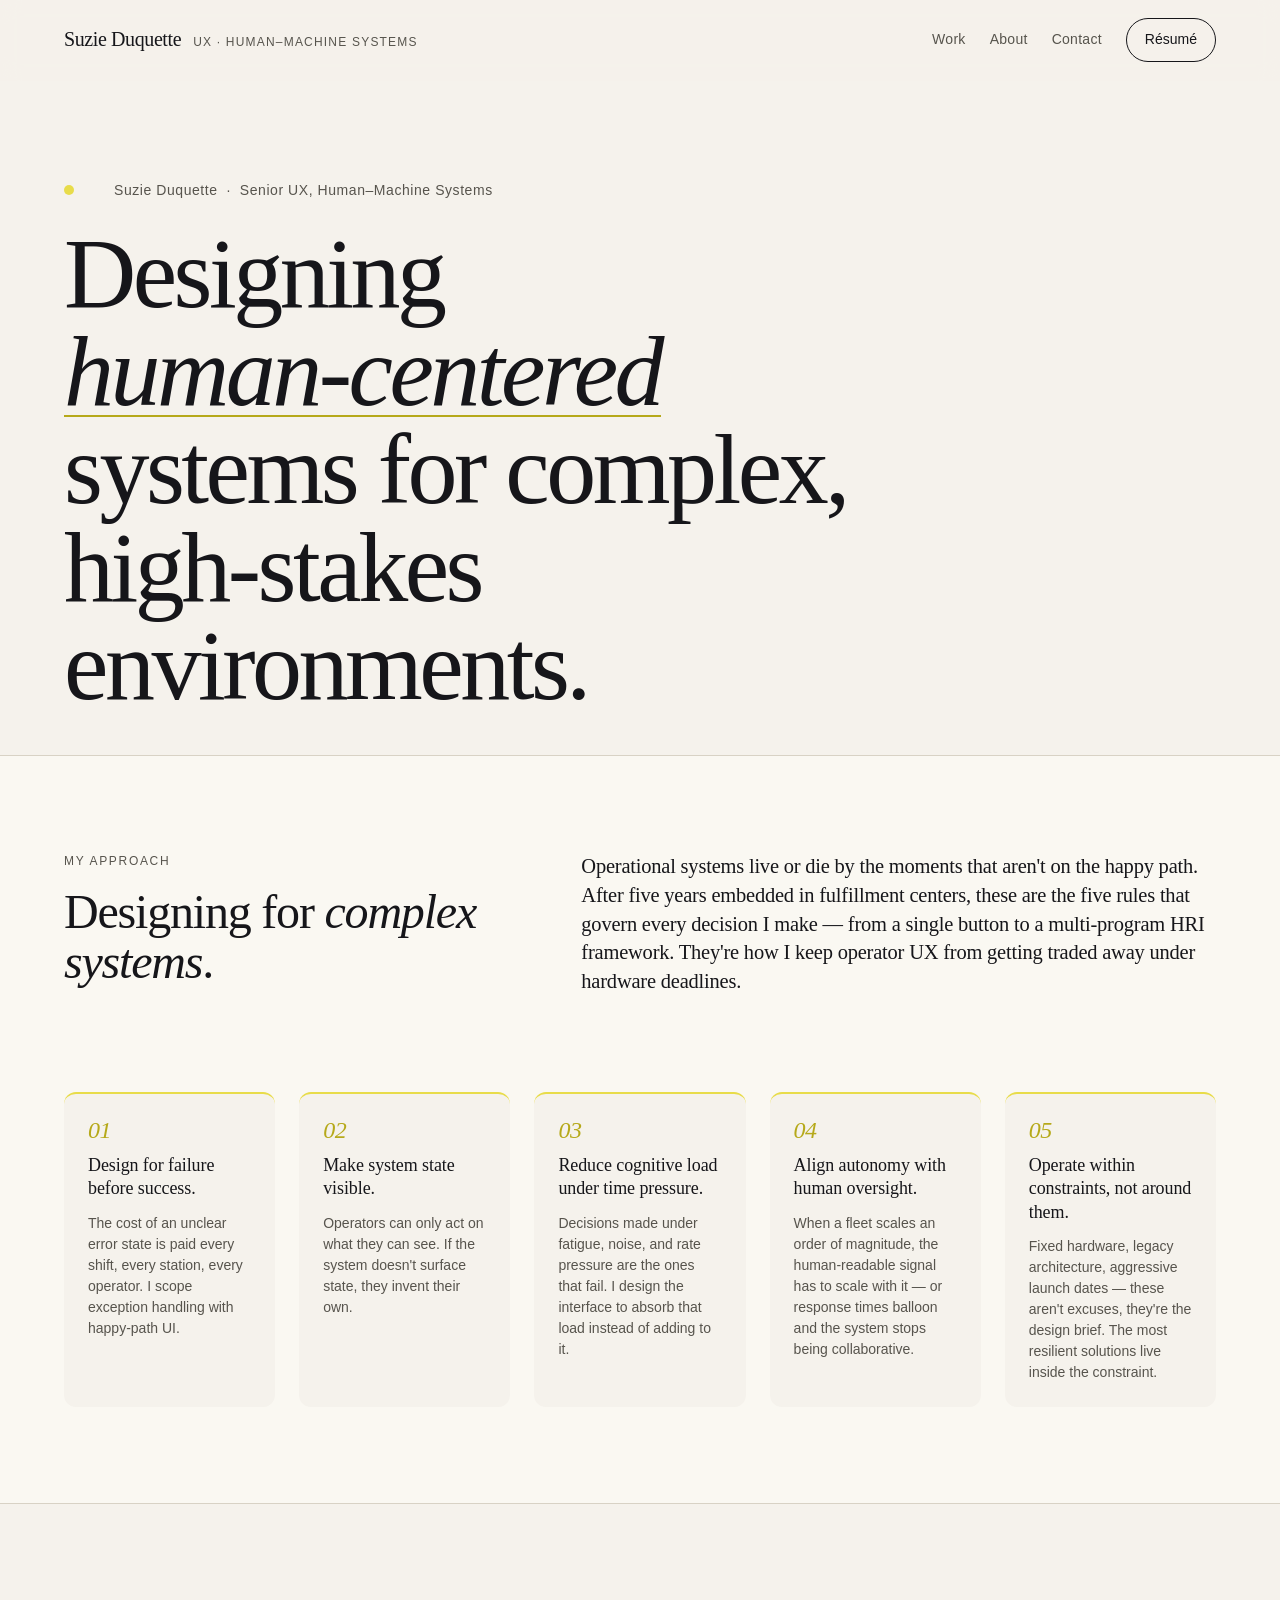
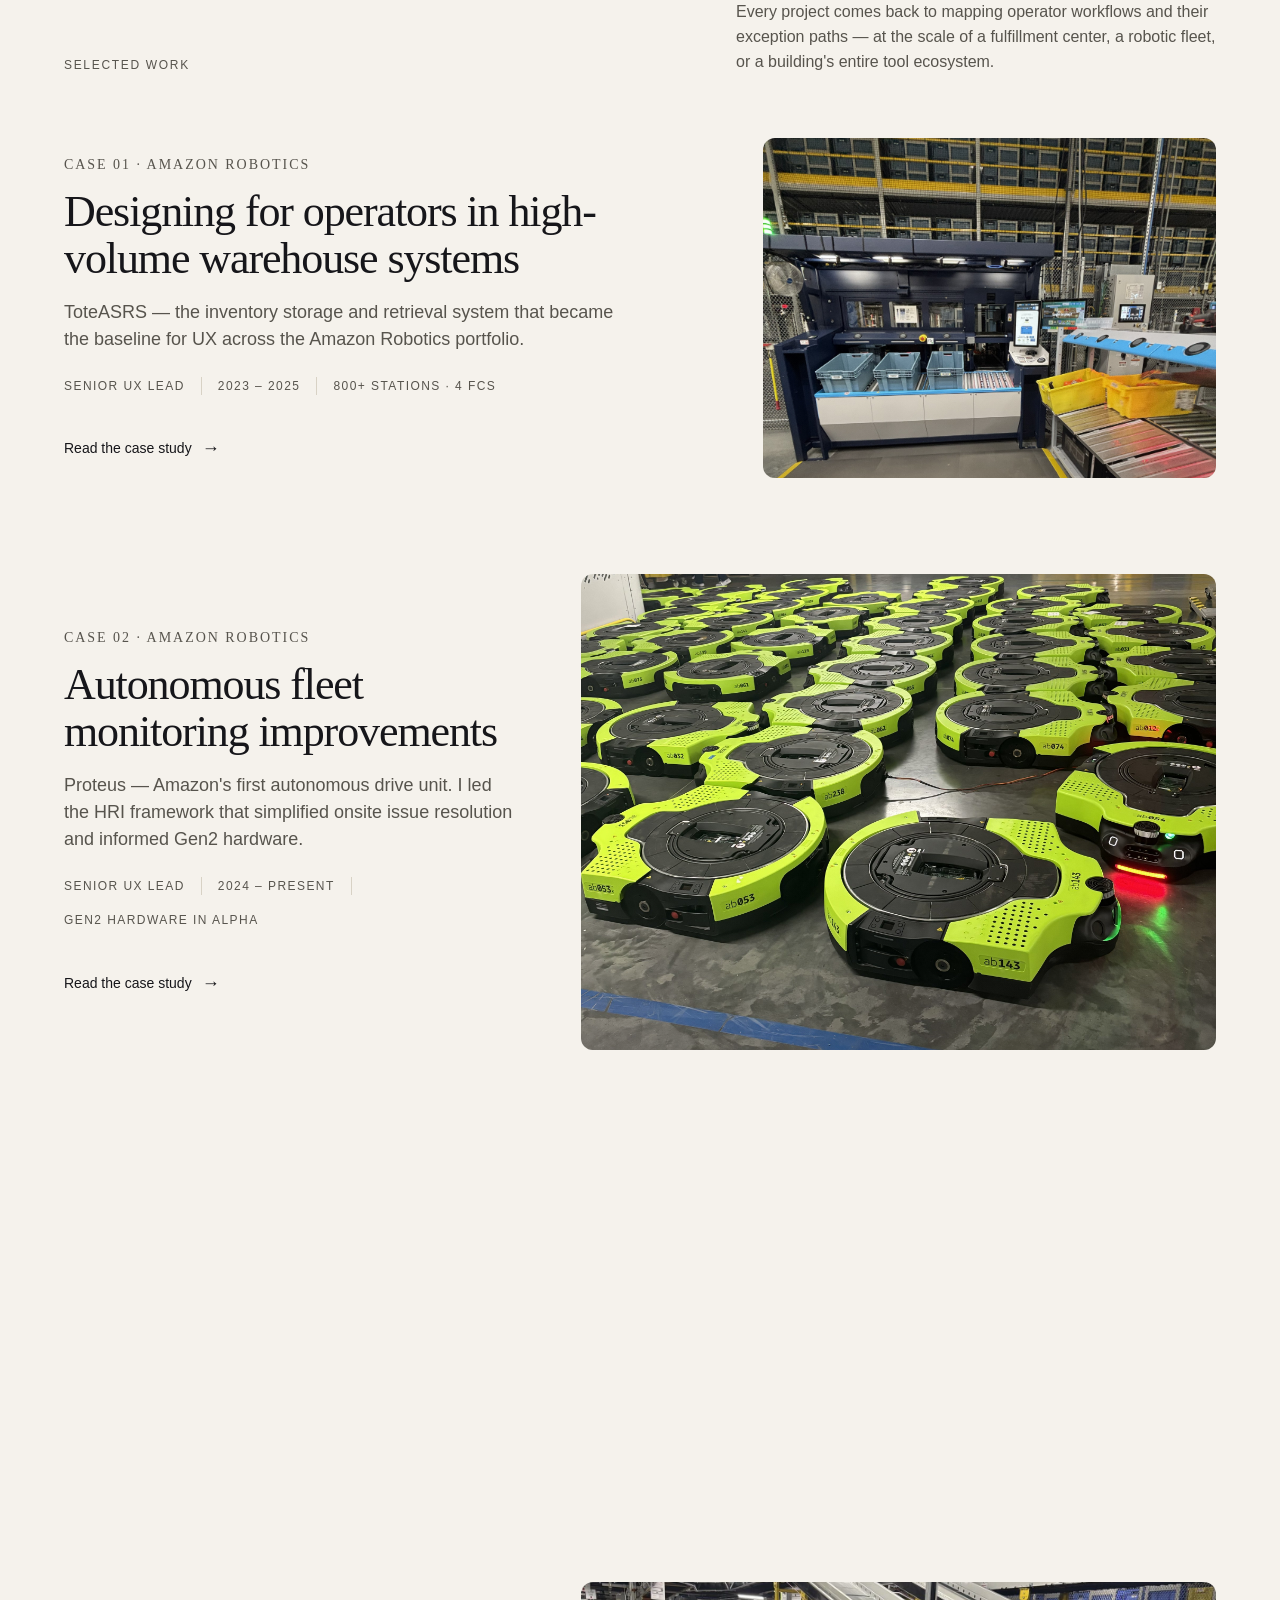
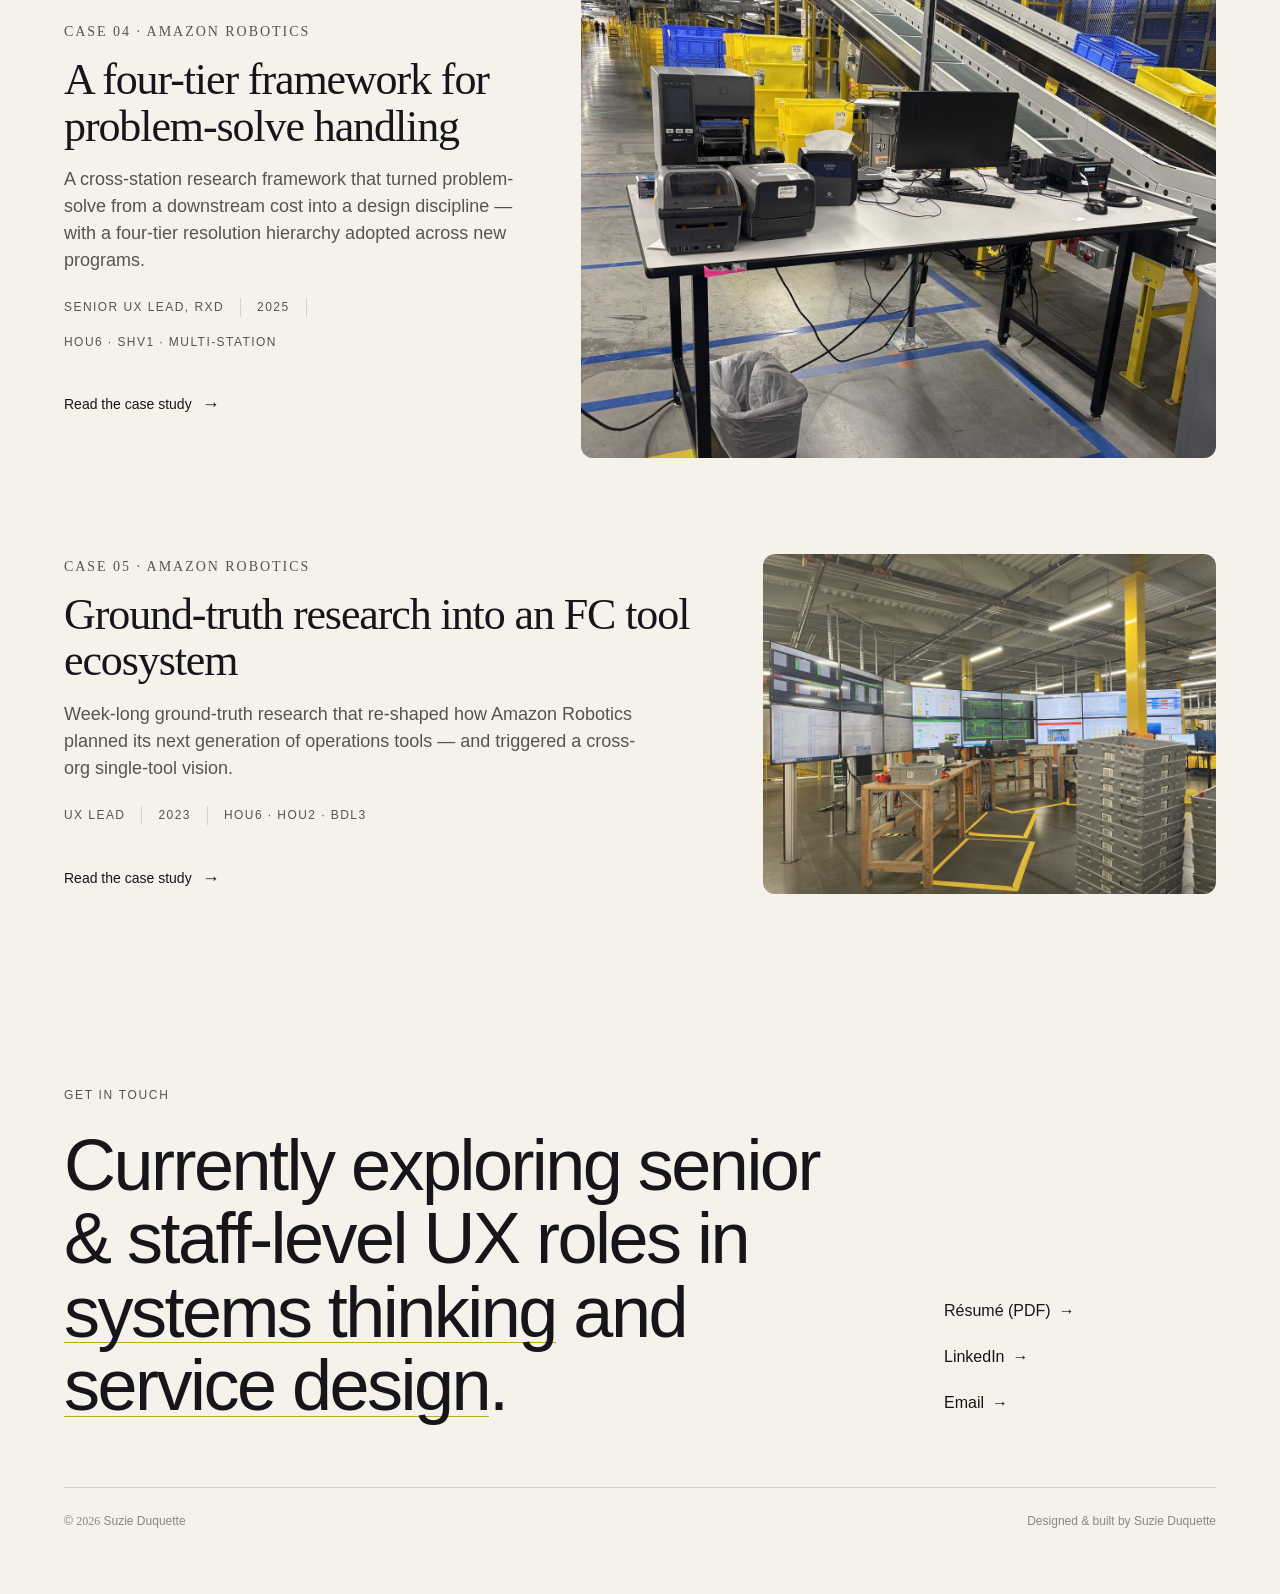
==== commit 1a9c0c5e: "Remove hero__lower section from index.html Removed the hero__lower section from the index.html file." ====
--- a/index.html
+++ b/index.html
@@ -38,13 +38,6 @@
     <h1 class="hero__statement reveal">
       Designing <span class="accent">human-centered</span> systems for complex, high-stakes environments.
     </h1>
-
-    <div class="hero__lower">
-      <div class="hero__lower-l reveal">
-        <p>Five years embedded with operators inside high-volume operational environments — designing the workflows, exceptions, and interfaces that decide whether a complex system actually performs the way it's supposed to.</p>
-      </div>
-    </div>
-  </div>
 </section>
 
 <!-- =================== PRINCIPLES (moved above work) =================== -->
--- a/assets/css/styles.css
+++ b/assets/css/styles.css
@@ -1990,11 +1990,57 @@
 
 @media (max-width: 600px) {
   :root { --s-7: 64px; --s-6: 48px; }
-  .principles__grid { grid-template-columns: 1fr 1fr; }
   .nav__brand small { display: none; }
   .nav__links { gap: var(--s-3); }
   .nav__link { font-size: var(--fs-12); }
-  .impact-grid { grid-template-columns: 1fr; }
+
+  /* Collapse every multi-column grid to a single column on mobile */
+  .hero__lower,
+  .principles__intro,
+  .principles__grid,
+  .case-card,
+  .case-card:nth-child(even),
+  .split,
+  .stats,
+  .about-hero__grid,
+  .about-bio__grid,
+  .capabilities,
+  .cs-summary,
+  .section-head,
+  .three-col,
+  .callout,
+  .impact-grid,
+  .ps-compound-grid,
+  .ps-triangle,
+  .verbs,
+  .voc,
+  .gallery,
+  .gallery--2,
+  .gallery--3,
+  .process5,
+  .swimlane__body,
+  .decision-table__head,
+  .decision-table__row,
+  .cross-stations,
+  .contact__inner {
+    grid-template-columns: 1fr !important;
+  }
+
+  /* Hierarchy + swimlane: stack everything */
+  .hierarchy__row { grid-template-columns: 1fr; gap: var(--s-2); }
+  .hierarchy__level { font-size: var(--fs-12); }
+  .swimlane__row { grid-template-columns: 1fr; gap: var(--s-2); }
+  .swimlane__label { font-size: var(--fs-14); padding-bottom: var(--s-2); }
+
+  /* CXO matrix: let rows wrap rather than overflow */
+  .cxo-matrix__row { grid-template-columns: 1fr; gap: var(--s-2); }
+
+  /* Eval matrix: tighten plot */
+  .eval-matrix__plot { grid-template-columns: 28px repeat(5, 1fr); }
+
+  /* Case-card media: don't dominate vertical space on mobile */
+  .case-card__media img,
+  .case-card__media video { aspect-ratio: 16 / 10; }
 }
 
 @media (prefers-reduced-motion: reduce) {
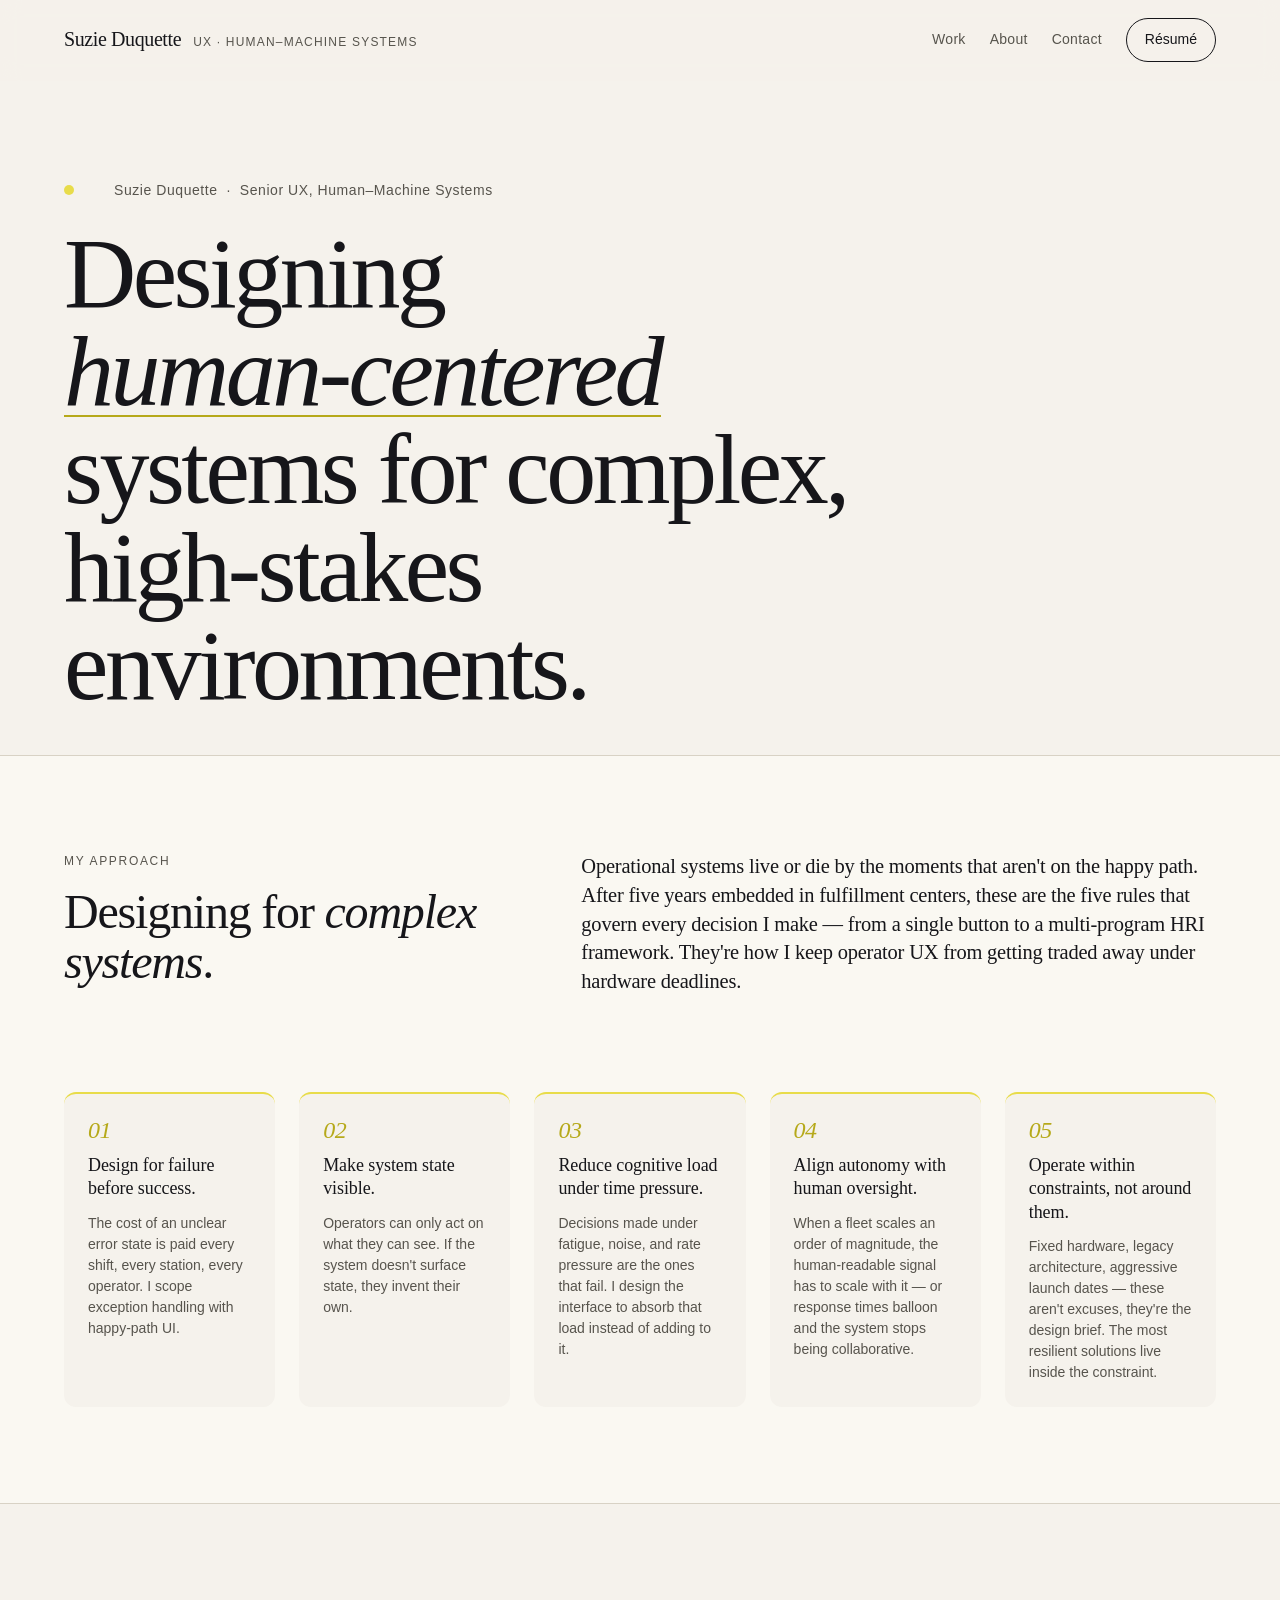
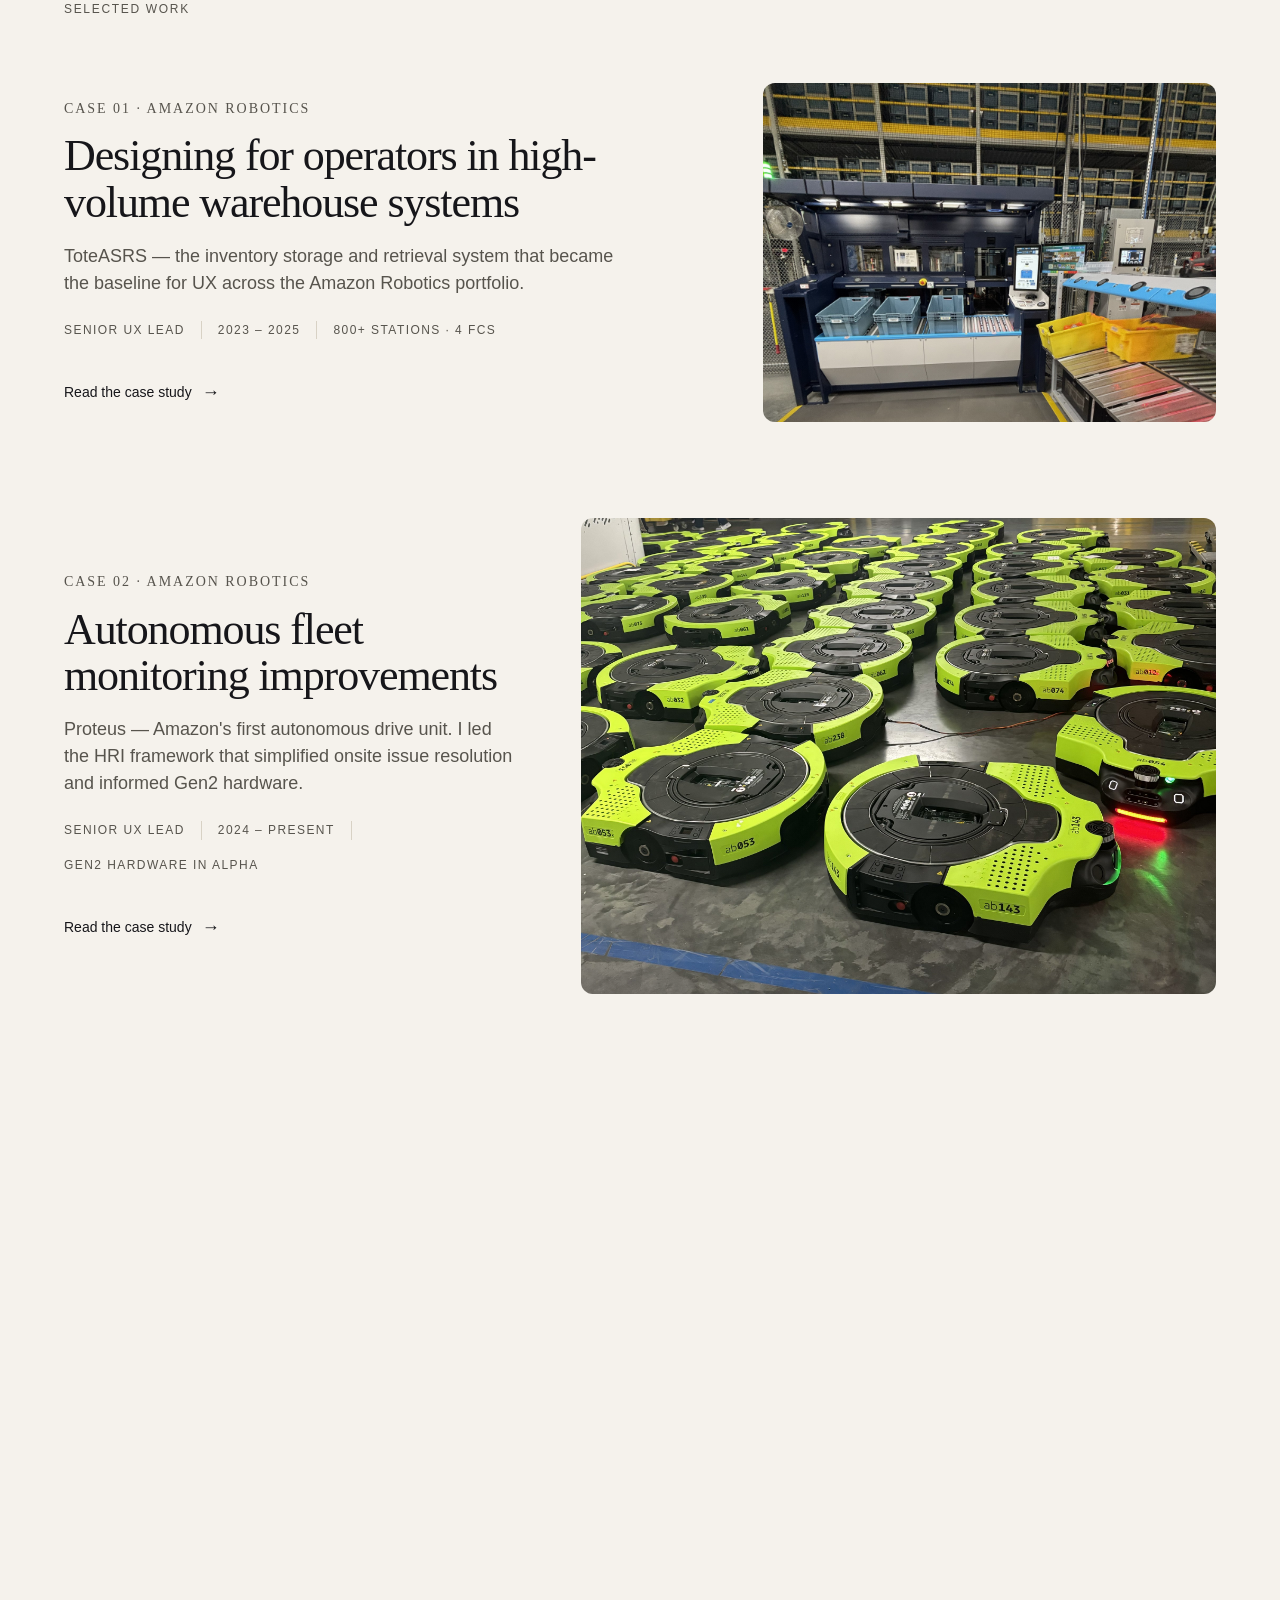
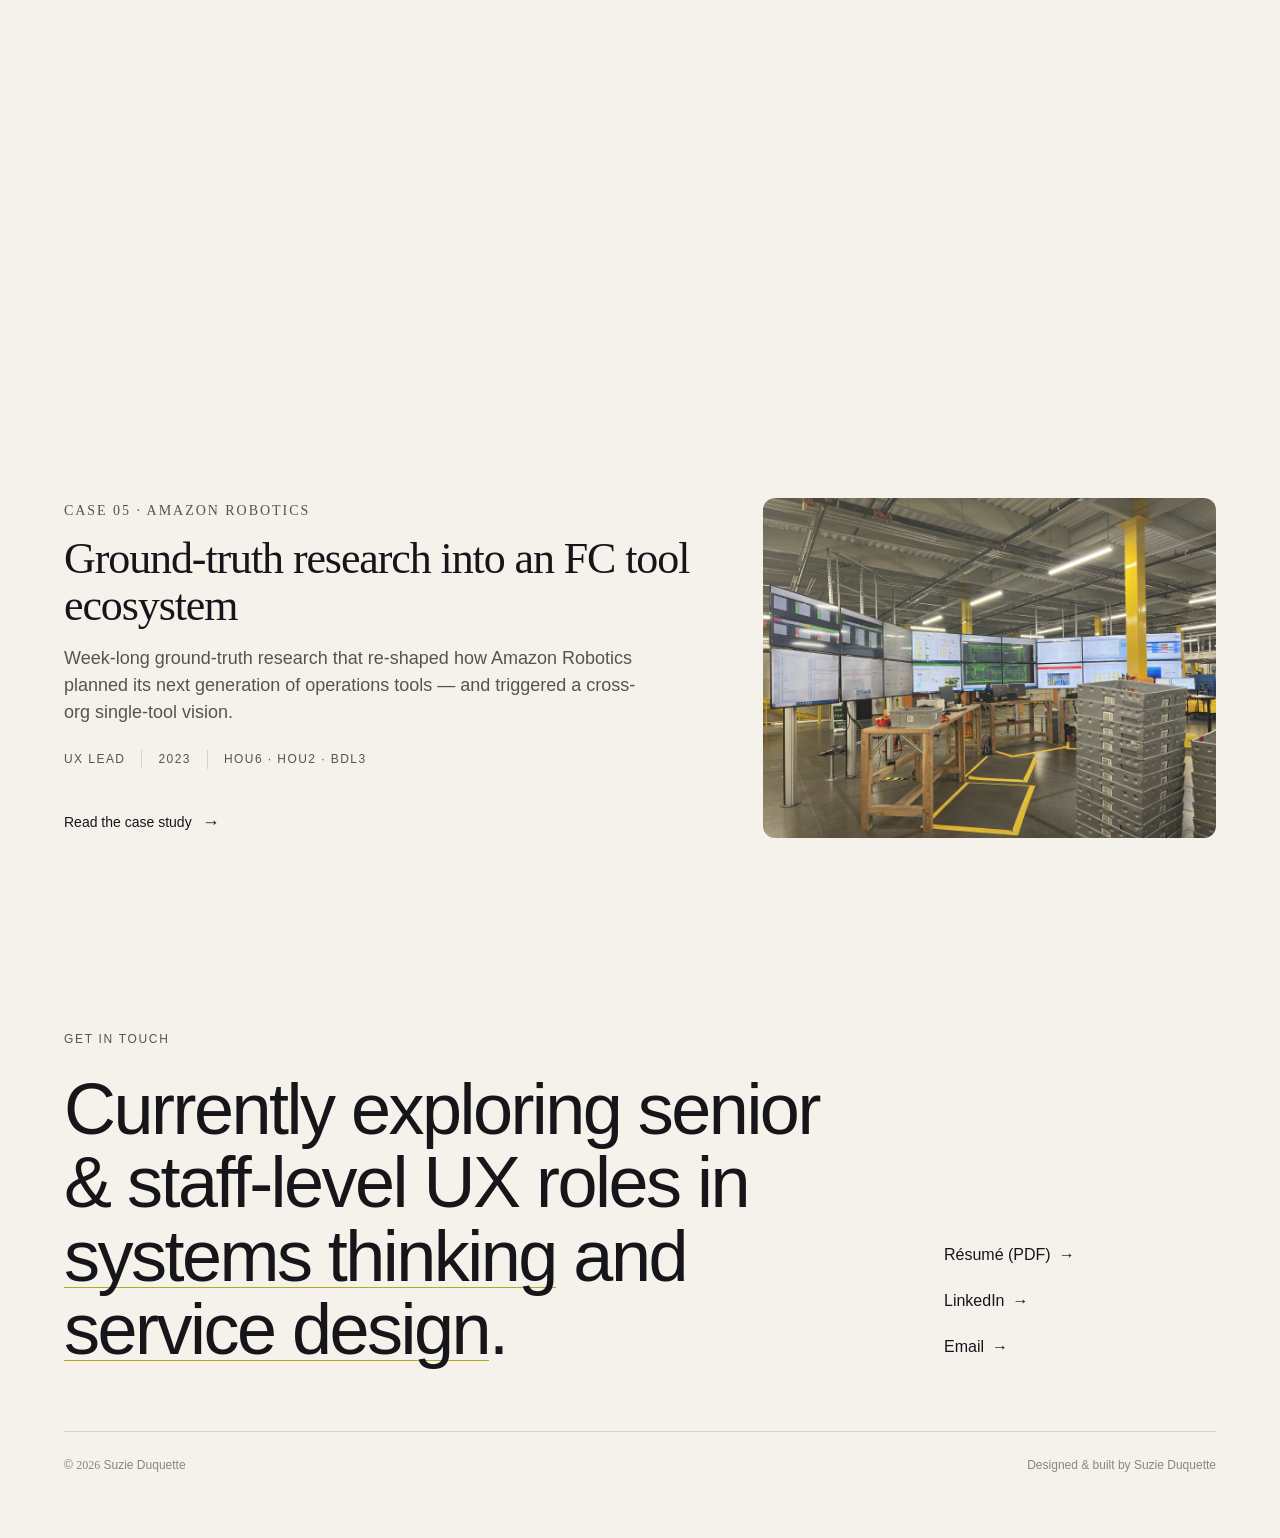
==== commit cd4fbc7c: "Remove paragraph from work header section Removed a paragraph about operator workflows from the work" ====
--- a/index.html
+++ b/index.html
@@ -90,9 +90,6 @@
       <div>
         <p class="eyebrow">Selected work</p>
       </div>
-      <p style="max-width: 30em; color: var(--ink-soft);">
-        Every project comes back to mapping operator workflows and their exception paths — at the scale of a fulfillment center, a robotic fleet, or a building's entire tool ecosystem.
-      </p>
     </div>
 
     <div class="work-list">
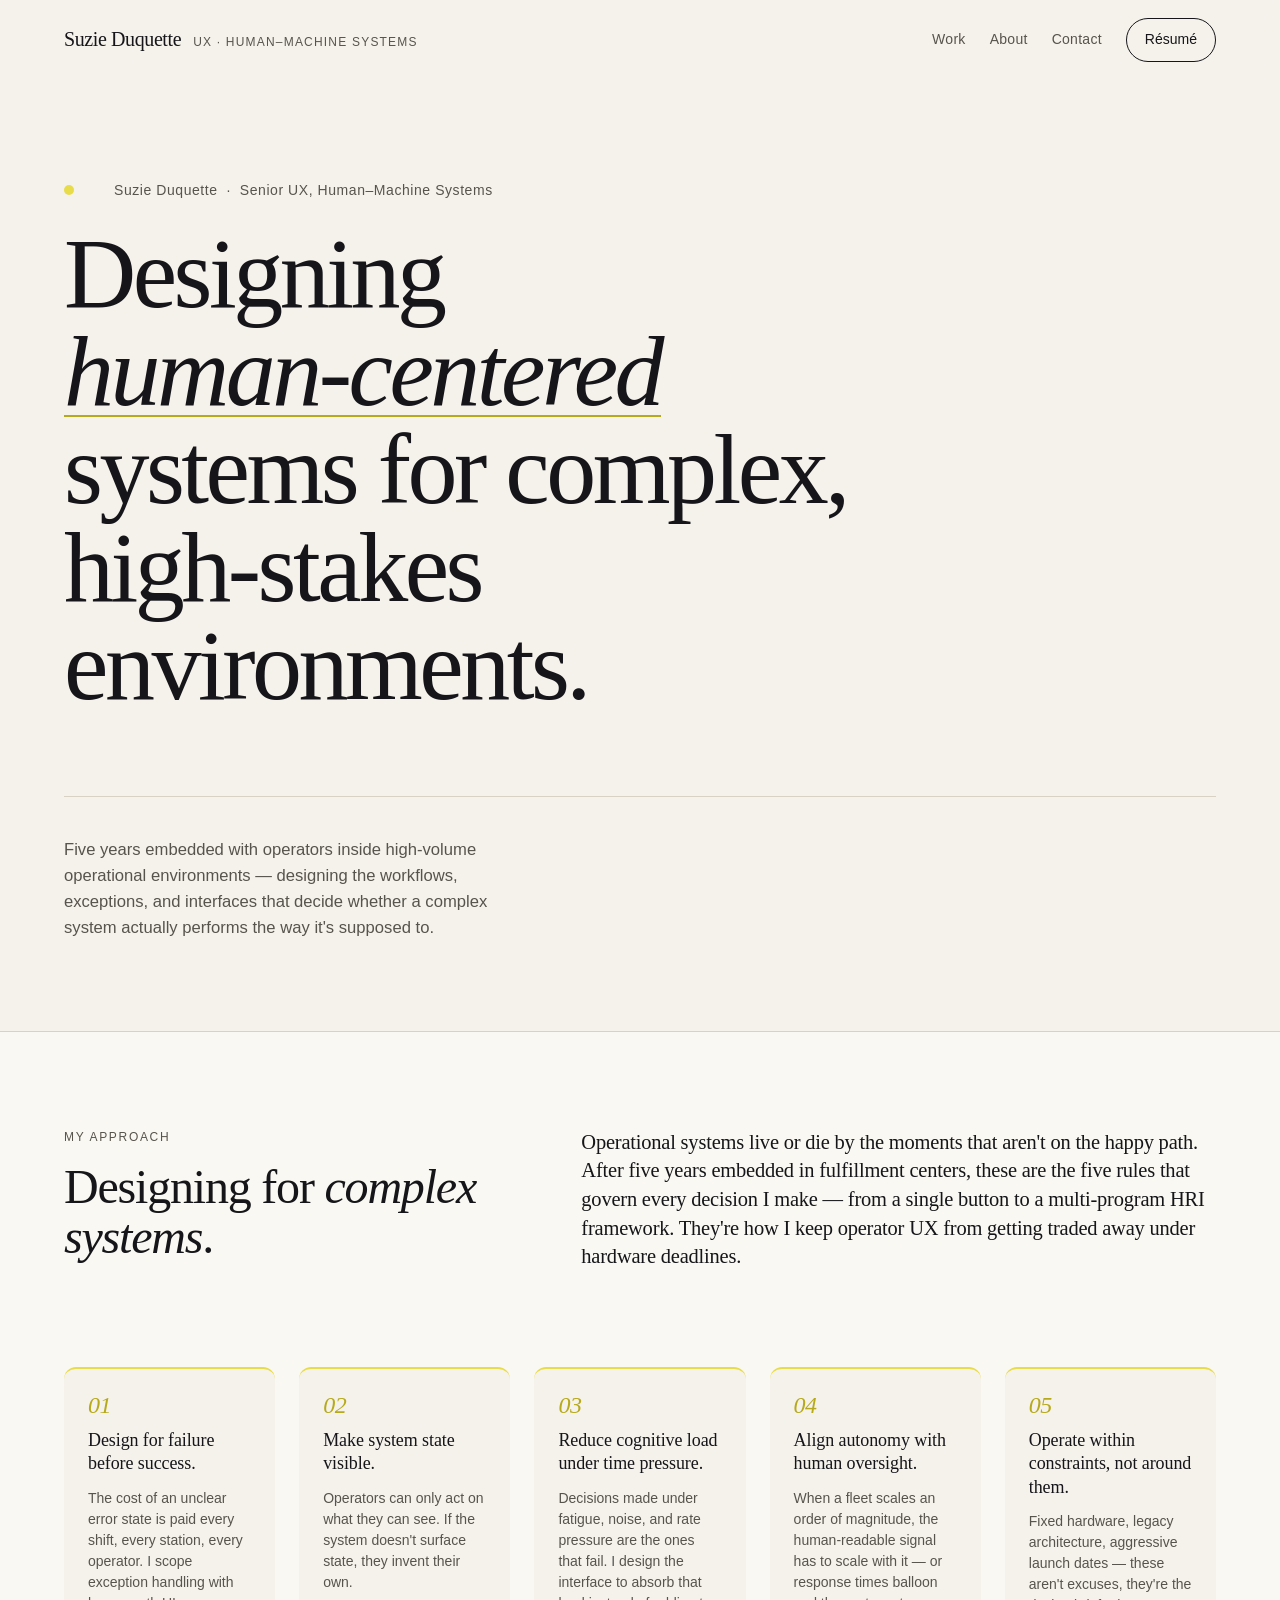
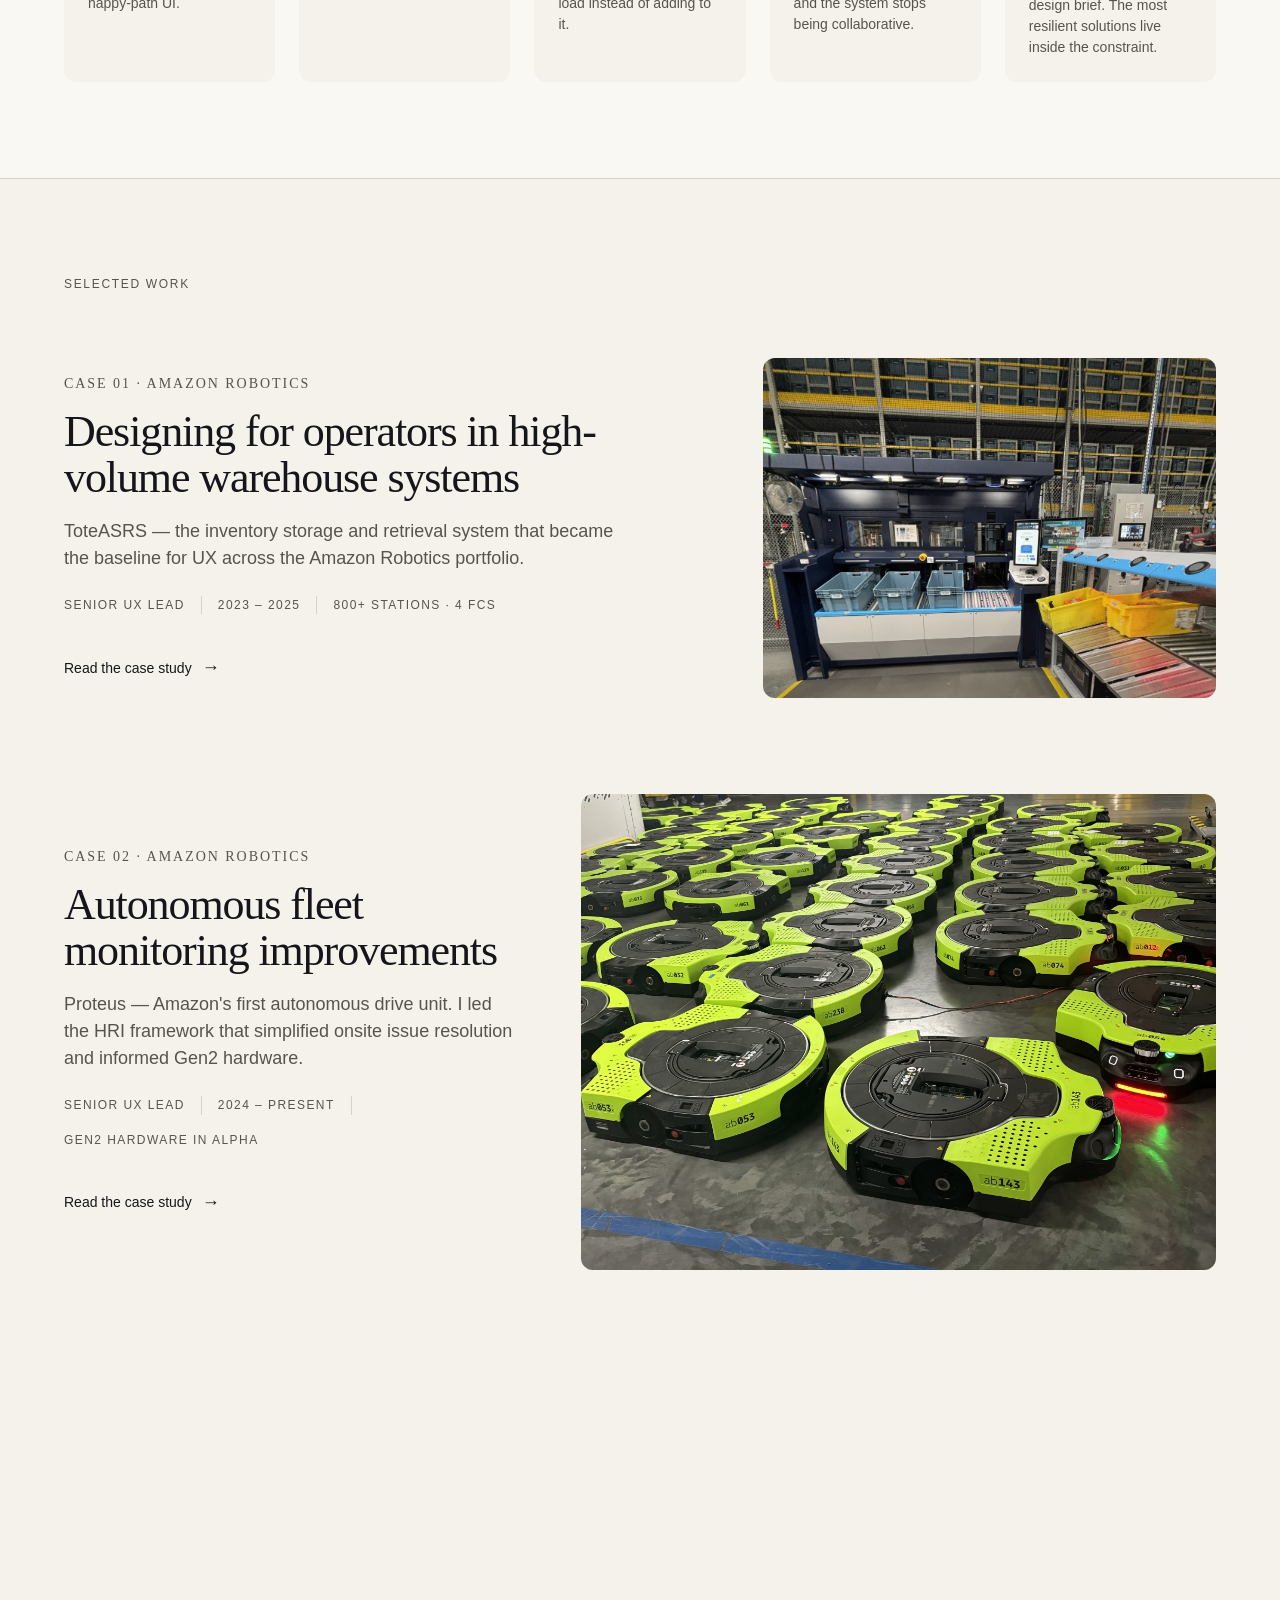
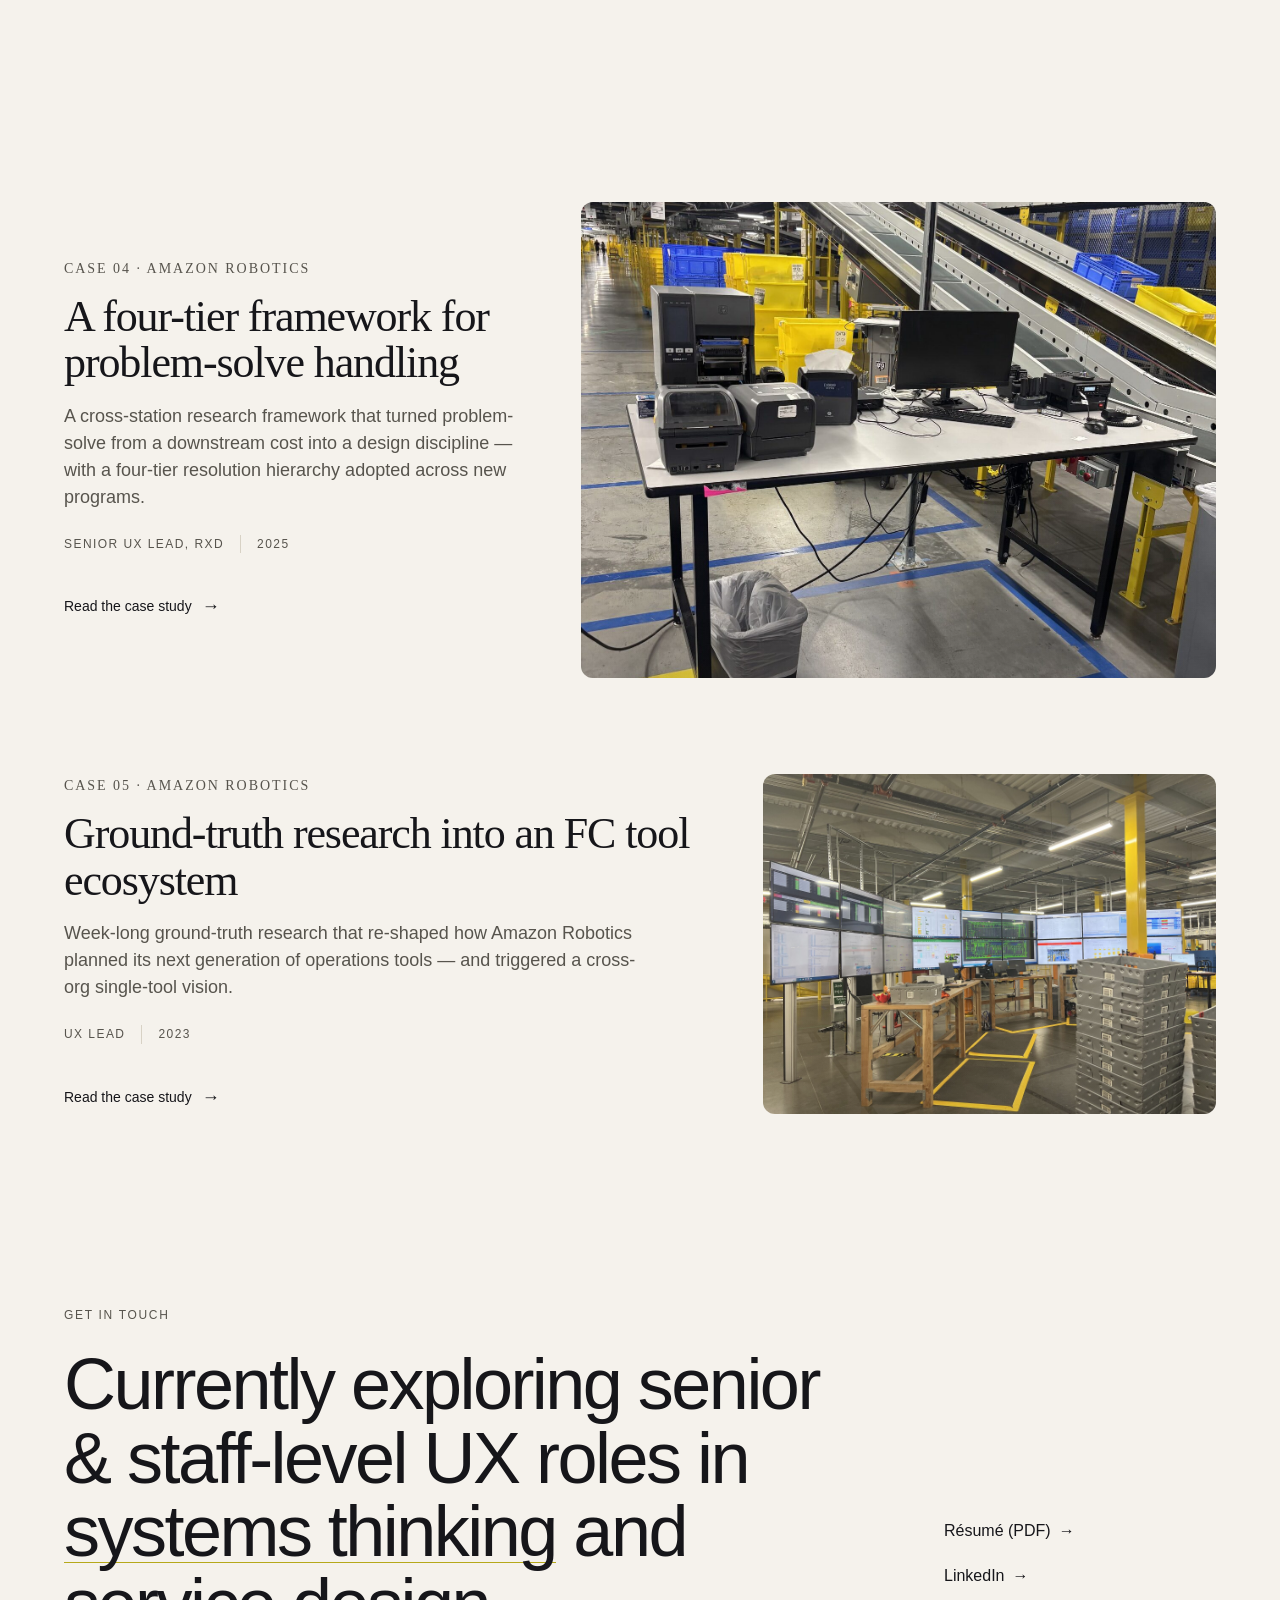
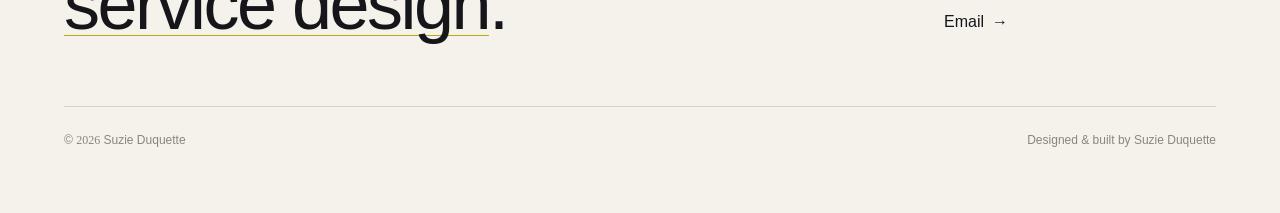
==== commit 15384750: "content updates remove site names from case studies" ====
--- a/index.html
+++ b/index.html
@@ -38,6 +38,13 @@
     <h1 class="hero__statement reveal">
       Designing <span class="accent">human-centered</span> systems for complex, high-stakes environments.
     </h1>
+
+    <div class="hero__lower">
+      <div class="hero__lower-l reveal">
+        <p>Five years embedded with operators inside high-volume operational environments — designing the workflows, exceptions, and interfaces that decide whether a complex system actually performs the way it's supposed to.</p>
+      </div>
+    </div>
+  </div>
 </section>
 
 <!-- =================== PRINCIPLES (moved above work) =================== -->
@@ -139,7 +146,6 @@
           <div class="case-card__meta">
             <span>Senior UX Lead</span>
             <span>2024 – Present</span>
-            <span>Spokane workcell</span>
           </div>
           <span class="case-card__cta">Read the case study</span>
         </div>
@@ -157,7 +163,6 @@
           <div class="case-card__meta">
             <span>Senior UX Lead, RXD</span>
             <span>2025</span>
-            <span>HOU6 · SHV1 · multi-station</span>
           </div>
           <span class="case-card__cta">Read the case study</span>
         </div>
@@ -175,7 +180,6 @@
           <div class="case-card__meta">
             <span>UX Lead</span>
             <span>2023</span>
-            <span>HOU6 · HOU2 · BDL3</span>
           </div>
           <span class="case-card__cta">Read the case study</span>
         </div>
--- a/assets/css/styles.css
+++ b/assets/css/styles.css
@@ -266,8 +266,13 @@
 
 /* --- Hero (editorial, type-driven) ------------------------ */
 .hero {
+  /* Make the hero fill at least one full viewport so the next
+     section ("My approach") always sits below the first fold,
+     regardless of screen size. */
+  min-height: 100vh;
+  min-height: 100svh;  /* small-viewport-height fallback for mobile toolbars */
   padding-top: clamp(56px, 11vh, 120px);
-  padding-bottom: var(--s-5);
+  padding-bottom: clamp(var(--s-6), 10vh, var(--s-7));
   position: relative;
 }
 .hero__intro {
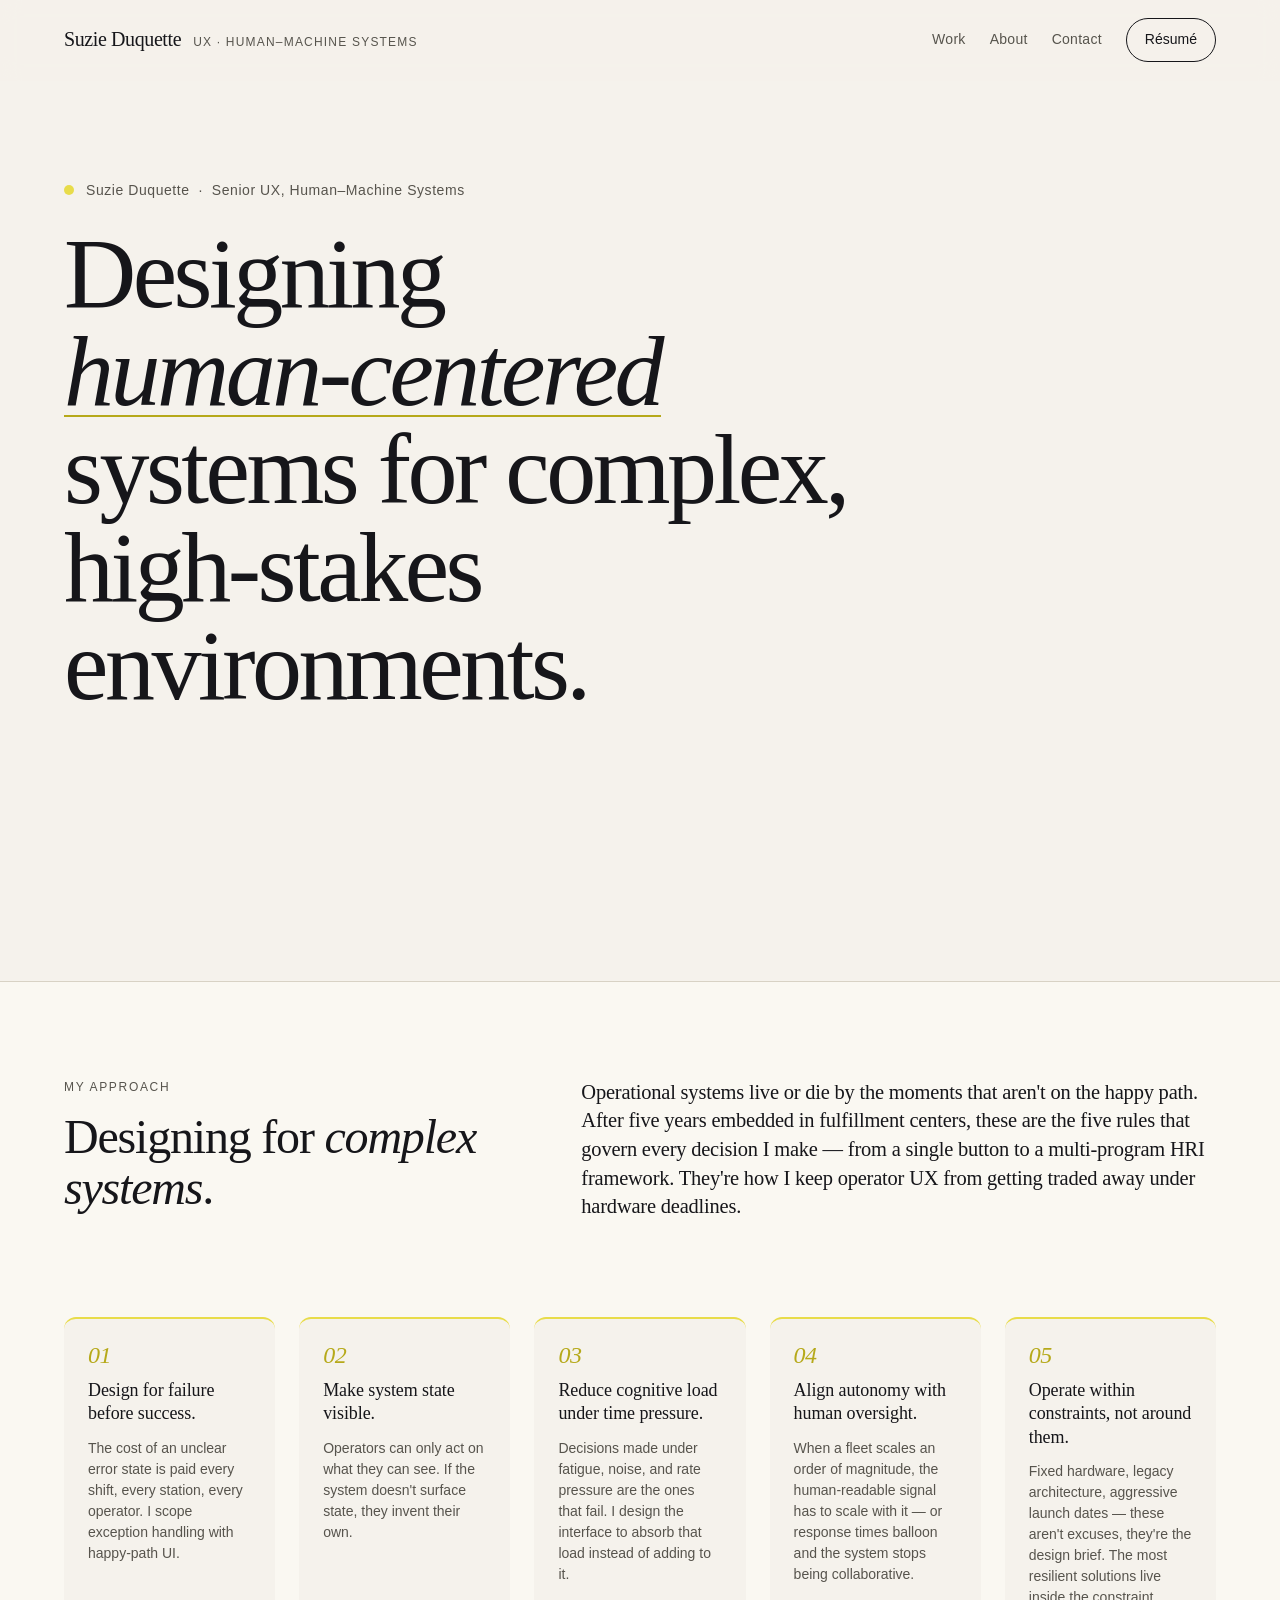
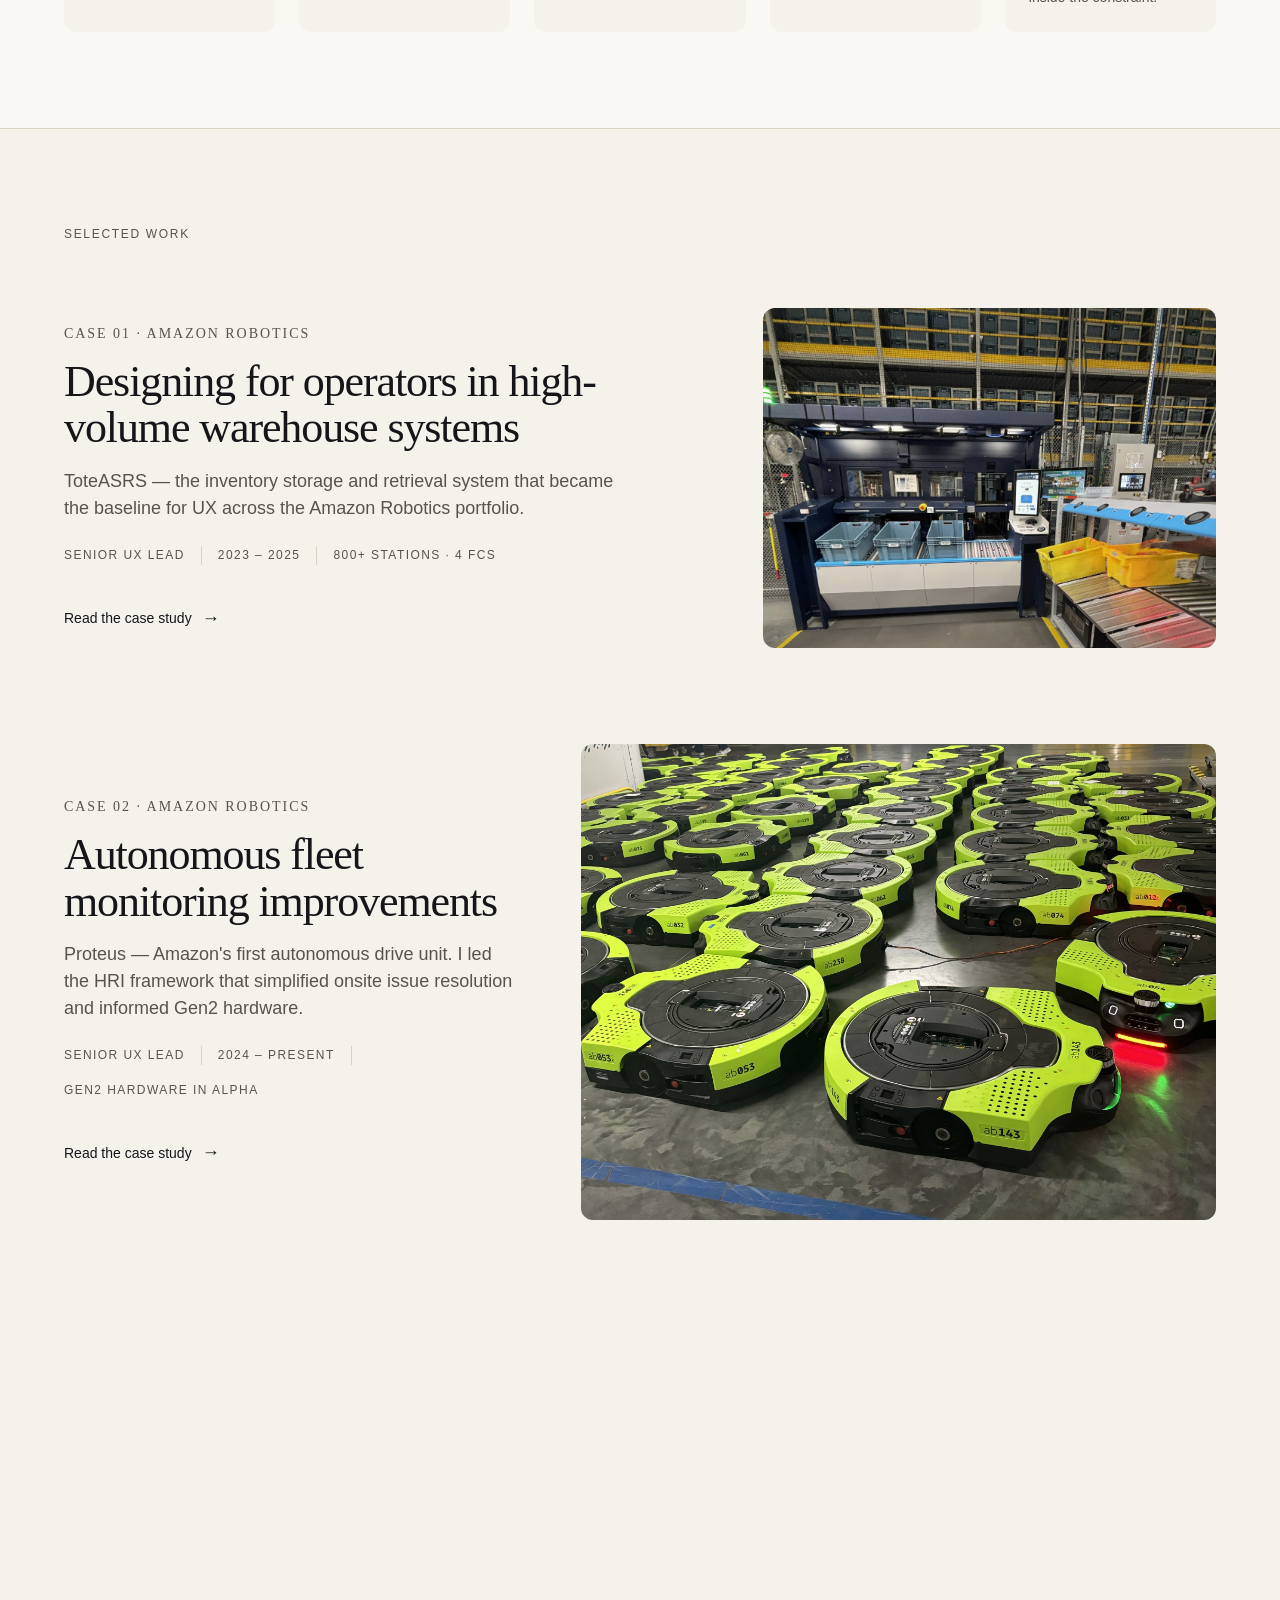
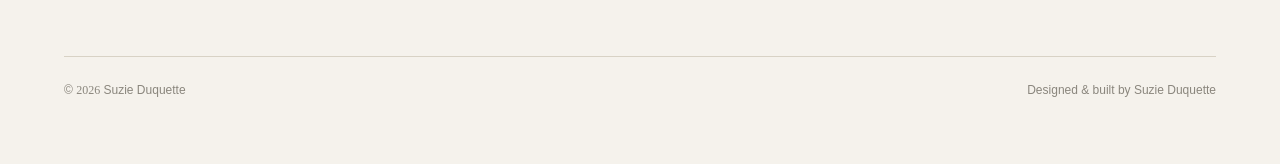
==== commit c1489921: "simplified hero - fixed mobile header - simplified hero section" ====
--- a/index.html
+++ b/index.html
@@ -15,9 +15,7 @@
 
 <header class="nav">
   <div class="nav__inner">
-    <a class="nav__brand" href="index.html">
-      Suzie Duquette<small>UX · Human–Machine Systems</small>
-    </a>
+    <a class="nav__brand" href="index.html"><span class="nav__brand-full">Suzie Duquette</span><span class="nav__brand-short" aria-hidden="true">SD</span><small>UX · Human–Machine Systems</small></a>
     <nav class="nav__links" aria-label="Primary">
       <a class="nav__link" href="index.html#work">Work</a>
       <a class="nav__link" href="about.html">About</a>
@@ -39,11 +37,6 @@
       Designing <span class="accent">human-centered</span> systems for complex, high-stakes environments.
     </h1>
 
-    <div class="hero__lower">
-      <div class="hero__lower-l reveal">
-        <p>Five years embedded with operators inside high-volume operational environments — designing the workflows, exceptions, and interfaces that decide whether a complex system actually performs the way it's supposed to.</p>
-      </div>
-    </div>
   </div>
 </section>
 
--- a/assets/css/styles.css
+++ b/assets/css/styles.css
@@ -216,6 +216,7 @@
   margin-left: 12px;
   font-weight: 500;
 }
+.nav__brand-short { display: none; }
 .nav__links {
   display: flex;
   gap: var(--s-4);
@@ -278,7 +279,8 @@
 .hero__intro {
   display: grid;
   grid-template-columns: auto 1fr;
-  gap: var(--s-3) var(--s-5);
+  /* Tighter column gap so the accent dot sits closer to the name */
+  gap: var(--s-3) 12px;
   align-items: baseline;
   margin-bottom: var(--s-4);
 }
@@ -736,7 +738,8 @@
 /* Capability cards (About page) */
 .capabilities {
   display: grid;
-  grid-template-columns: repeat(2, 1fr);
+  /* Desktop: all six cards in one row, full container width */
+  grid-template-columns: repeat(6, 1fr);
   gap: var(--s-3);
 }
 .capabilities__card {
@@ -814,8 +817,11 @@
   margin: 0;
 }
 
+@media (max-width: 1200px) {
+  .capabilities { grid-template-columns: repeat(3, 1fr); }
+}
 @media (max-width: 800px) {
-  .capabilities { grid-template-columns: 1fr; }
+  .capabilities { grid-template-columns: repeat(2, 1fr); }
 }
 
 /* =========================================================
@@ -1996,8 +2002,11 @@
 @media (max-width: 600px) {
   :root { --s-7: 64px; --s-6: 48px; }
   .nav__brand small { display: none; }
+  .nav__brand-full { display: none; }
+  .nav__brand-short { display: inline; }
   .nav__links { gap: var(--s-3); }
-  .nav__link { font-size: var(--fs-12); }
+  /* Nav links match the Résumé button's size on mobile */
+  .nav__link { font-size: var(--fs-14); }
 
   /* Collapse every multi-column grid to a single column on mobile */
   .hero__lower,
